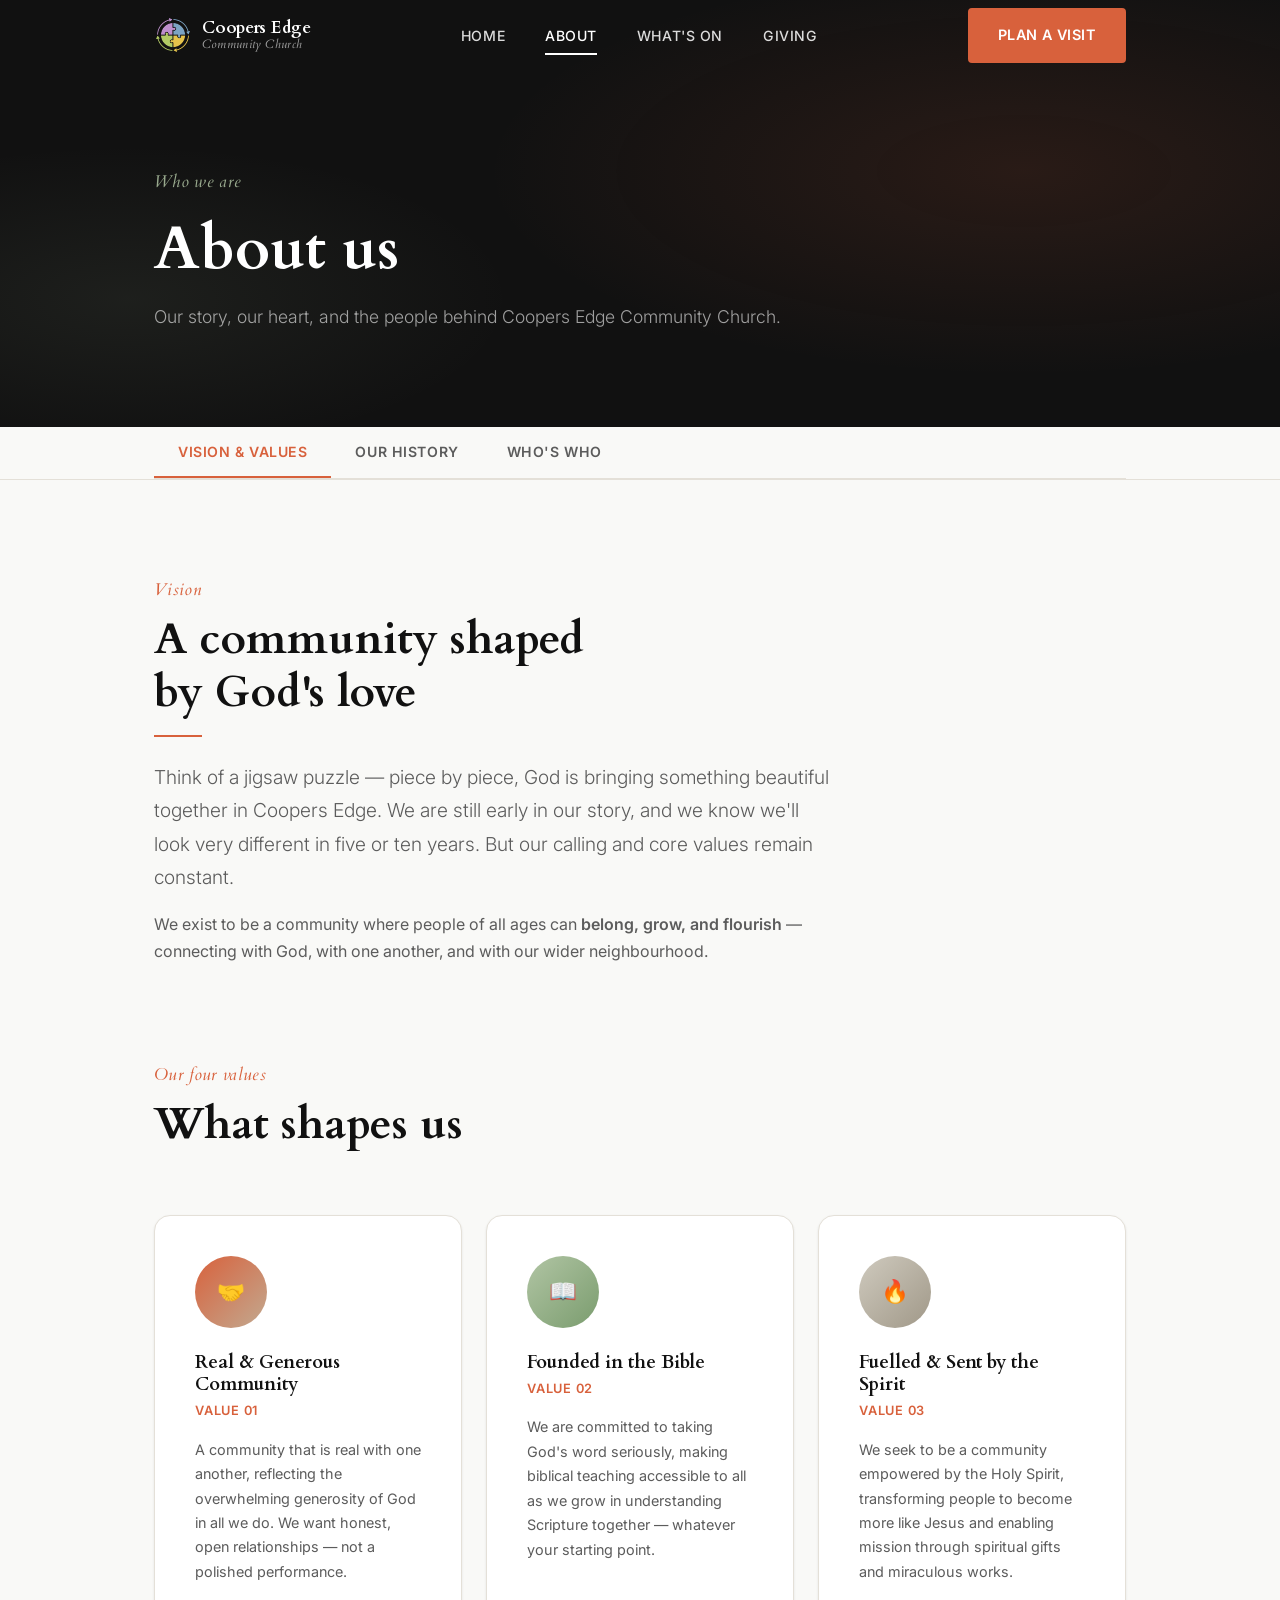
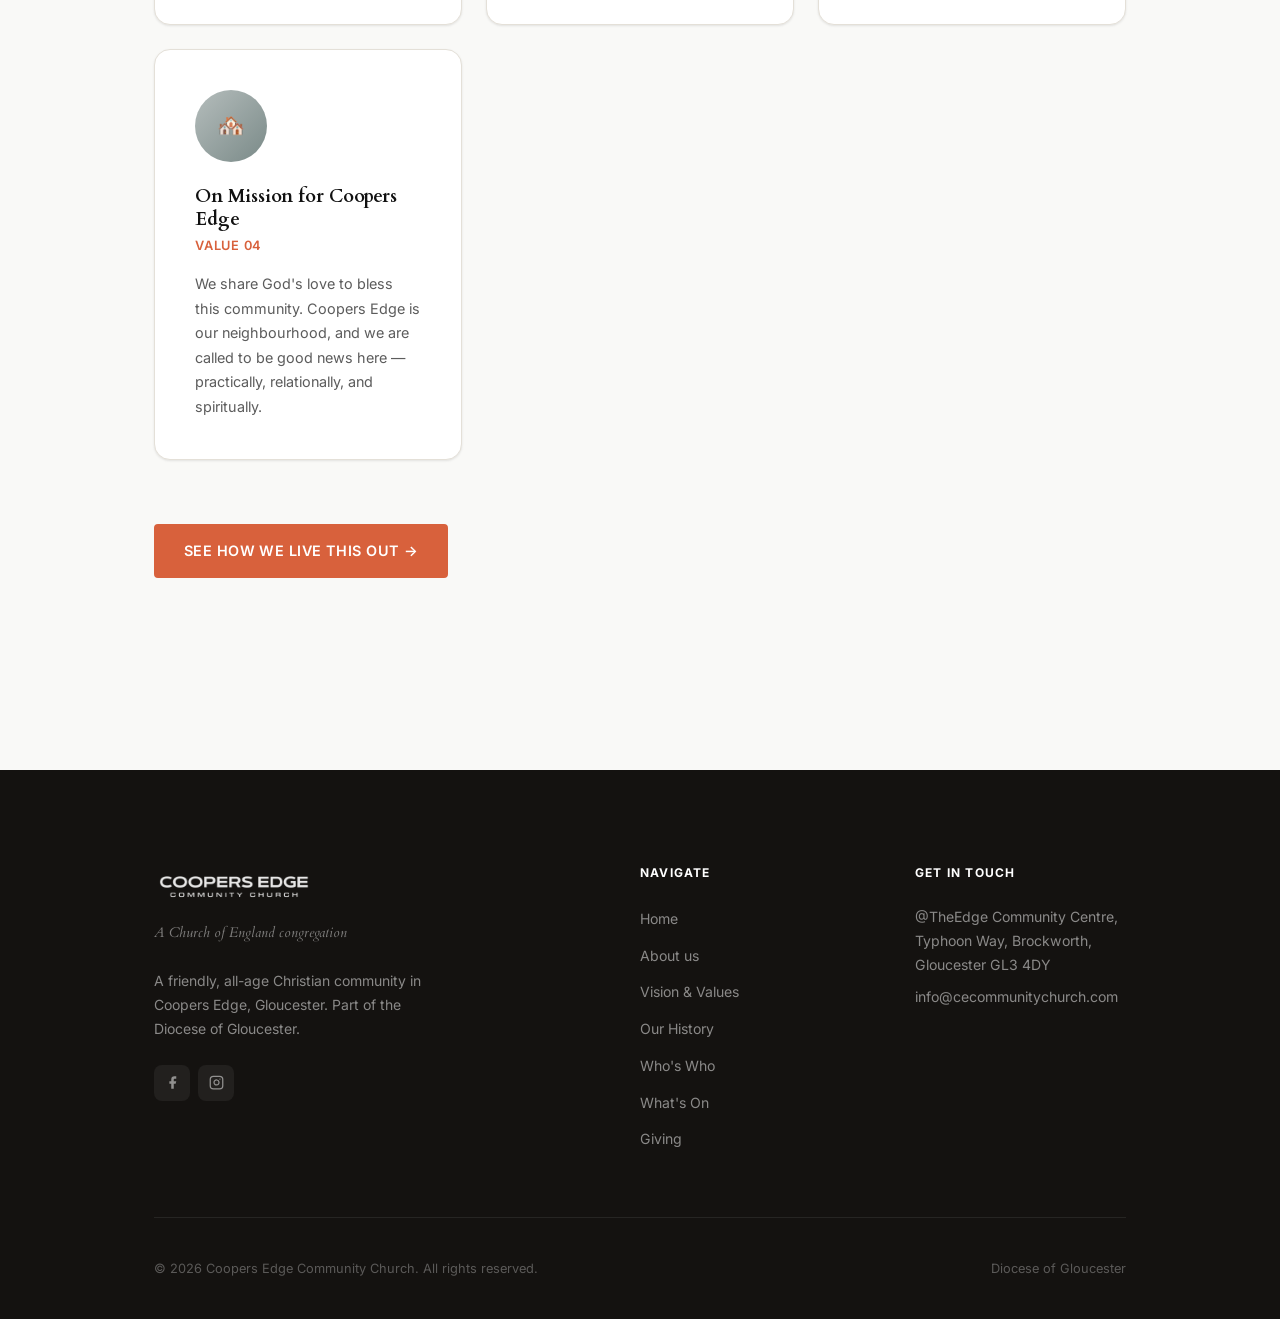
==== about.html @ b626d82a "Initial build of Coopers Edge Community Church website Static HTML/CSS/JS site with four main pages " ====
<!DOCTYPE html>
<!DOCTYPE html>
<html lang="en">
<head>
  <meta charset="UTF-8">
  <meta name="viewport" content="width=device-width, initial-scale=1.0">
  <title>About — Coopers Edge Community Church</title>
  <meta name="description" content="Learn about Coopers Edge Community Church — our vision, values, history, and the people who make us who we are.">
  <link rel="preconnect" href="https://fonts.googleapis.com">
  <link rel="preconnect" href="https://fonts.gstatic.com" crossorigin>
  <link href="https://fonts.googleapis.com/css2?family=Cardo:ital,wght@0,400;0,700;1,400&family=Inter:wght@300;400;500;600;700&display=swap" rel="stylesheet">
  <link rel="stylesheet" href="css/style.css">
</head>
<body>

  <a href="#main-content" class="skip-link">Skip to main content</a>

  <!-- ====================================================
       Navigation
  ===================================================== -->
  <header class="site-nav scrolled" role="banner">
    <div class="nav-inner">
      <a href="index.html" class="nav-logo" aria-label="Coopers Edge Community Church — home">
        <img src="images/emblem.webp" alt="" class="nav-logo-emblem" width="38" height="38" aria-hidden="true">
        <div class="nav-logo-text">
          <span class="nav-logo-name">Coopers Edge</span>
          <span class="nav-logo-sub">Community Church</span>
        </div>
      </a>

      <nav class="nav-links" aria-label="Primary navigation">
        <a href="index.html" class="nav-link">Home</a>
        <a href="about.html" class="nav-link">About</a>
        <a href="whats-on.html" class="nav-link">What's On</a>
        <a href="giving.html" class="nav-link">Giving</a>
      </nav>

      <a href="whats-on.html" class="btn btn-primary nav-cta">Plan a visit</a>

      <button
        class="nav-toggle"
        id="nav-toggle"
        aria-expanded="false"
        aria-controls="nav-mobile"
        aria-label="Open navigation menu"
      >
        <span></span>
        <span></span>
        <span></span>
      </button>
    </div>
  </header>

  <!-- Mobile menu -->
  <div class="nav-mobile" id="nav-mobile" role="dialog" aria-label="Mobile navigation">
    <a href="index.html">Home</a>
    <a href="about.html">About</a>
    <a href="whats-on.html">What's On</a>
    <a href="giving.html">Giving</a>
    <a href="whats-on.html">Plan a visit &rarr;</a>
  </div>

  <main id="main-content">

    <!-- ====================================================
         Page Hero
    ===================================================== -->
    <div class="page-hero">
      <div class="container">
        <div class="page-hero-content">
          <span class="eyebrow">Who we are</span>
          <h1>About us</h1>
          <p>Our story, our heart, and the people behind Coopers Edge Community Church.</p>
        </div>
      </div>
    </div>

    <!-- ====================================================
         Tabs Navigation
    ===================================================== -->
    <div style="background: var(--col-bg); position: sticky; top: var(--nav-h); z-index: 50; border-bottom: 1px solid var(--col-line);">
      <div class="container">
        <div class="tabs" role="tablist" aria-label="About sections">
          <button class="tab-btn active" data-tab="vision" role="tab" aria-selected="true" aria-controls="vision">Vision &amp; Values</button>
          <button class="tab-btn" data-tab="history" role="tab" aria-selected="false" aria-controls="history">Our History</button>
          <button class="tab-btn" data-tab="whos-who" role="tab" aria-selected="false" aria-controls="whos-who">Who's Who</button>
        </div>
      </div>
    </div>

    <div class="container">

      <!-- ====================================================
           Tab: Vision & Values
      ===================================================== -->
      <div class="tab-panel active" id="vision" role="tabpanel" aria-label="Vision and Values">

        <div class="intro-block reveal">
          <span class="eyebrow">Vision</span>
          <h2>A community shaped<br>by God's love</h2>
          <div class="rule"></div>
          <p class="lead mt-md">
            Think of a jigsaw puzzle — piece by piece, God is bringing something beautiful together
            in Coopers Edge. We are still early in our story, and we know we'll look very different
            in five or ten years. But our calling and core values remain constant.
          </p>
          <p class="mt-sm" style="color: var(--col-muted);">
            We exist to be a community where people of all ages can <strong>belong, grow, and flourish</strong> —
            connecting with God, with one another, and with our wider neighbourhood.
          </p>
        </div>

        <div style="margin-top: var(--space-2xl);">
          <span class="eyebrow reveal">Our four values</span>
          <h2 class="reveal reveal-delay-1">What shapes us</h2>
        </div>

        <div class="leaders-grid" style="margin-top: var(--space-xl);">

          <div class="leader-card reveal">
            <div class="leader-avatar" style="background: linear-gradient(135deg, #d8613c 0%, #c2a990 100%);">
              <span aria-hidden="true">🤝</span>
            </div>
            <h4>Real &amp; Generous Community</h4>
            <div class="leader-role">Value 01</div>
            <p>A community that is real with one another, reflecting the overwhelming generosity of God in all we do. We want honest, open relationships — not a polished performance.</p>
          </div>

          <div class="leader-card reveal reveal-delay-1">
            <div class="leader-avatar" style="background: linear-gradient(135deg, #b1c5a4 0%, #7a9c6e 100%);">
              <span aria-hidden="true">📖</span>
            </div>
            <h4>Founded in the Bible</h4>
            <div class="leader-role">Value 02</div>
            <p>We are committed to taking God's word seriously, making biblical teaching accessible to all as we grow in understanding Scripture together — whatever your starting point.</p>
          </div>

          <div class="leader-card reveal reveal-delay-2">
            <div class="leader-avatar" style="background: linear-gradient(135deg, #cfcabe 0%, #a09888 100%);">
              <span aria-hidden="true">🔥</span>
            </div>
            <h4>Fuelled &amp; Sent by the Spirit</h4>
            <div class="leader-role">Value 03</div>
            <p>We seek to be a community empowered by the Holy Spirit, transforming people to become more like Jesus and enabling mission through spiritual gifts and miraculous works.</p>
          </div>

          <div class="leader-card reveal reveal-delay-3">
            <div class="leader-avatar" style="background: linear-gradient(135deg, #b5bdbc 0%, #7a8a88 100%);">
              <span aria-hidden="true">🏘️</span>
            </div>
            <h4>On Mission for Coopers Edge</h4>
            <div class="leader-role">Value 04</div>
            <p>We share God's love to bless this community. Coopers Edge is our neighbourhood, and we are called to be good news here — practically, relationally, and spiritually.</p>
          </div>

        </div>

        <div class="mt-xl reveal" style="padding-bottom: var(--space-2xl);">
          <a href="whats-on.html" class="btn btn-primary">See how we live this out &rarr;</a>
        </div>

      </div>

      <!-- ====================================================
           Tab: History
      ===================================================== -->
      <div class="tab-panel" id="history" role="tabpanel" aria-label="Church History" hidden>

        <div class="reveal" style="margin-bottom: var(--space-2xl);">
          <img
            src="images/leadership-banner.webp"
            alt="The Coopers Edge Community Church family gathered together"
            style="display: block; width: 100%; max-width: 1024px; height: auto; margin-inline: auto; border-radius: var(--radius-lg); box-shadow: var(--shadow-md);"
            width="1024"
            height="406"
            loading="lazy"
          >
        </div>

        <div class="intro-block reveal" style="margin-bottom: var(--space-2xl);">
          <span class="eyebrow">Our story</span>
          <h2>How we came to be</h2>
          <div class="rule"></div>
          <p class="lead mt-md">
            Coopers Edge Community Church is young — but the vision behind it has been growing for over a decade.
            Here's how God has brought us to where we are today.
          </p>
        </div>

        <div class="timeline reveal">

          <div class="timeline-item">
            <div class="timeline-dot"></div>
            <div class="timeline-date">Over a decade ago</div>
            <h3>A vision takes root</h3>
            <p>The Diocese of Gloucester began envisioning a new Christian community for Coopers Edge — a rapidly growing housing estate in Brockworth, Gloucester. The neighbourhood was expanding, and the Church recognised the need for a local, rooted presence.</p>
          </div>

          <div class="timeline-item">
            <div class="timeline-dot"></div>
            <div class="timeline-date">2018</div>
            <h3>Simon &amp; Jennifer move to Gloucestershire</h3>
            <p>Simon and Jennifer, called to pioneer this new community, relocated to Gloucestershire with their young family. Simon began his ordination training as a Curate, and Jennifer began her own pathway toward becoming a vicar — both preparing for what lay ahead.</p>
          </div>

          <div class="timeline-item">
            <div class="timeline-dot"></div>
            <div class="timeline-date">Late 2023</div>
            <h3>A community begins to gather</h3>
            <p>A small, excited group began to form around the vision for Coopers Edge. These early pioneers spent time together in prayer, fellowship, and building relationships in the neighbourhood — laying the spiritual and relational foundations for what was to come.</p>
          </div>

          <div class="timeline-item">
            <div class="timeline-dot"></div>
            <div class="timeline-date">April 2024</div>
            <h3>Official launch</h3>
            <p>Coopers Edge Community Church officially launched — a milestone moment for Simon, Jennifer, and everyone who had been working and praying toward this day. A new congregation, rooted in a new community, began its life together.</p>
          </div>

          <div class="timeline-item">
            <div class="timeline-dot" style="background: var(--col-sage); box-shadow: 0 0 0 2px var(--col-sage);"></div>
            <div class="timeline-date" style="color: #4a7040;">Today &amp; beyond</div>
            <h3>Growing together</h3>
            <p>We are a young, growing congregation — still finding our shape, still welcoming new people, and still expectant about what God will do in and through us in Coopers Edge over the coming years. If you're reading this, you might be part of the next chapter.</p>
          </div>

        </div>

        <div class="mt-xl reveal" style="padding-bottom: var(--space-2xl);">
          <a href="mailto:info@cecommunitychurch.com" class="btn btn-primary">Get in touch &rarr;</a>
        </div>

      </div>

      <!-- ====================================================
           Tab: Who's Who
      ===================================================== -->
      <div class="tab-panel" id="whos-who" role="tabpanel" aria-label="Who's Who — Leadership" hidden>

        <div class="intro-block reveal" style="margin-bottom: var(--space-2xl);">
          <span class="eyebrow">The team</span>
          <h2>Who's who</h2>
          <div class="rule"></div>
          <p class="lead mt-md">
            We are led by a small, passionate team of people committed to Coopers Edge and its community.
            We'd love for you to come and meet us.
          </p>
        </div>

        <div style="margin-bottom: var(--space-xl);">
          <h3 class="reveal" style="margin-bottom: var(--space-md);">Leadership Team</h3>
          <div class="leaders-grid">

            <div class="leader-card reveal">
              <div class="leader-avatar">
                <img src="images/leadership-banner.webp" alt="Simon" loading="lazy" style="object-position: 25% 25%;">
              </div>
              <h4>Simon</h4>
              <div class="leader-role">Church Leader &amp; Curate</div>
              <p>Simon is an ordained Church of England Curate and one of the founding leaders of Coopers Edge Community Church. He and his wife Jennifer relocated to Gloucestershire in 2018 with their young family to begin laying the groundwork for this congregation.</p>
            </div>

            <div class="leader-card reveal reveal-delay-1">
              <div class="leader-avatar">
                <img src="images/leadership-banner.webp" alt="Jennifer" loading="lazy" style="object-position: 72% 50%;">
              </div>
              <h4>Jennifer</h4>
              <div class="leader-role">Church Leader &amp; Vicar in Training</div>
              <p>Jennifer co-leads the church alongside Simon and is currently training to become a vicar. Together they share a deep love for Coopers Edge and a vision for what God is doing in this community.</p>
            </div>

            <div class="leader-card reveal reveal-delay-2">
              <div class="leader-avatar">
                <img src="images/chris-jess-neale.jpeg" alt="Chris and Jess Neale" loading="lazy">
              </div>
              <h4>Chris &amp; Jess Neale</h4>
              <div class="leader-role">Lay Leaders</div>
              <p>Chris and Jess lead our Connect Sunday gatherings, helping to create welcoming, smaller-group environments in homes across Coopers Edge. They moved from East London with their two teenage sons.</p>
            </div>

          </div>
        </div>

        <div style="margin-bottom: var(--space-xl);">
          <h3 class="reveal" style="margin-bottom: var(--space-md);">Safeguarding Team</h3>
          <div class="leaders-grid">

            <div class="leader-card reveal">
              <div class="leader-avatar">
                <img src="images/ben-fudge.jpeg" alt="Ben Fudge" loading="lazy">
              </div>
              <h4>Ben Fudge</h4>
              <div class="leader-role">Parish Safeguarding Officer</div>
              <p>Ben serves as our Parish Safeguarding Officer, ensuring Coopers Edge Community Church is a safe and welcoming environment for everyone — children, young people, and adults alike.</p>
            </div>

          </div>
        </div>

        <div style="margin-bottom: var(--space-xl);">
          <h3 class="reveal" style="margin-bottom: var(--space-md);">Coopers Kids Team</h3>
          <div class="leaders-grid">

            <div class="leader-card reveal">
              <div class="leader-avatar" style="background: linear-gradient(135deg, #d8613c 0%, #c2a990 100%);">SW</div>
              <h4>Sarah Wallace</h4>
              <div class="leader-role">Coopers Kids — Younger Group</div>
              <p>Sarah leads the core team for our younger children in Coopers Kids, creating a vibrant, fun, and faith-filled environment for the little ones each Sunday.</p>
            </div>

            <div class="leader-card reveal reveal-delay-1">
              <div class="leader-avatar" style="background: linear-gradient(135deg, #b1c5a4 0%, #7a9c6e 100%);">SF</div>
              <h4>Sarah Fudge</h4>
              <div class="leader-role">Coopers Kids — Younger Group</div>
              <p>Sarah co-leads the younger children's group in Coopers Kids, bringing warmth, creativity, and a love for children to her role each week.</p>
            </div>

            <div class="leader-card reveal reveal-delay-2">
              <div class="leader-avatar" style="background: linear-gradient(135deg, #cfcabe 0%, #a09888 100%);">JN</div>
              <h4>Jess Neale</h4>
              <div class="leader-role">Coopers Kids — Older Group</div>
              <p>Jess leads the team for our older children in Coopers Kids, helping them explore faith, ask big questions, and grow in confidence and community.</p>
            </div>

            <div class="leader-card reveal reveal-delay-3">
              <div class="leader-avatar" style="background: linear-gradient(135deg, #b5bdbc 0%, #7a8a88 100%);">JM</div>
              <h4>Jordan Murrison</h4>
              <div class="leader-role">Coopers Kids — Older Group</div>
              <p>Jordan co-leads the older children's group, contributing energy, creativity, and pastoral care to the young people in our community.</p>
            </div>

          </div>
        </div>

      </div>

    </div>
  </main>

  <!-- ====================================================
       Footer
  ===================================================== -->
  <footer class="site-footer" role="contentinfo">
    <div class="container">
      <div class="footer-grid">
        <div>
          <img src="images/logo-wide.png" alt="Coopers Edge Community Church" class="footer-logo-img" width="192" height="48">
          <div class="footer-brand-sub">A Church of England congregation</div>
          <p class="footer-brand-desc">
            A friendly, all-age Christian community in Coopers Edge, Gloucester.
            Part of the Diocese of Gloucester.
          </p>
          <div class="footer-social mt-md">
            <a href="https://www.facebook.com/people/Coopers-Edge-Community-Church/61555806122654/" target="_blank" rel="noopener noreferrer" class="footer-social-btn" aria-label="Facebook">
              <svg width="15" height="15" viewBox="0 0 24 24" fill="currentColor"><path d="M18 2h-3a5 5 0 0 0-5 5v3H7v4h3v8h4v-8h3l1-4h-4V7a1 1 0 0 1 1-1h3z"/></svg>
            </a>
            <a href="https://www.instagram.com/coopers_edge_community_church/" target="_blank" rel="noopener noreferrer" class="footer-social-btn" aria-label="Instagram">
              <svg width="15" height="15" viewBox="0 0 24 24" fill="none" stroke="currentColor" stroke-width="2" stroke-linecap="round" stroke-linejoin="round"><rect x="2" y="2" width="20" height="20" rx="5" ry="5"/><path d="M16 11.37A4 4 0 1 1 12.63 8 4 4 0 0 1 16 11.37z"/><line x1="17.5" y1="6.5" x2="17.51" y2="6.5"/></svg>
            </a>
          </div>
        </div>

        <div class="footer-col">
          <h5>Navigate</h5>
          <ul>
            <li><a href="index.html">Home</a></li>
            <li><a href="about.html">About us</a></li>
            <li><a href="about.html#vision">Vision &amp; Values</a></li>
            <li><a href="about.html#history">Our History</a></li>
            <li><a href="about.html#whos-who">Who's Who</a></li>
            <li><a href="whats-on.html">What's On</a></li>
            <li><a href="giving.html">Giving</a></li>
          </ul>
        </div>

        <div class="footer-col">
          <h5>Get in touch</h5>
          <p>@TheEdge Community Centre, Typhoon Way, Brockworth, Gloucester GL3 4DY</p>
          <a href="mailto:info@cecommunitychurch.com">info@cecommunitychurch.com</a>
        </div>
      </div>

      <div class="footer-bottom">
        <p>&copy; <span id="footer-year"></span> Coopers Edge Community Church. All rights reserved.</p>
        <a href="https://www.gloucester.anglican.org/" target="_blank" rel="noopener noreferrer">Diocese of Gloucester</a>
      </div>
    </div>
  </footer>

  <script src="js/main.js"></script>
  <script>
    document.getElementById('footer-year').textContent = new Date().getFullYear();
  </script>
</body>
</html>
---- css/style.css ----
/* ============================================================
   COOPERS EDGE COMMUNITY CHURCH — STYLESHEET
   Design system: warm editorial, organic serif meets clean sans
   ============================================================ */

/* ---- Design Tokens --------------------------------------- */
:root {
  /* Brand palette */
  --col-bg:        #f9f9f7;
  --col-text:      #111111;
  --col-taupe:     #cfcabe;
  --col-tan:       #c2a990;
  --col-rust:      #d8613c;
  --col-rust-dark: #b84e2c;
  --col-sage:      #b1c5a4;
  --col-gray:      #b5bdbc;
  --col-white:     #ffffff;
  --col-card:      #ffffff;
  --col-muted:     #5c5c5c;
  --col-line:      #e4e0d8;

  /* Typography */
  --font-serif: 'Cardo', Georgia, serif;
  --font-sans:  'Inter', system-ui, sans-serif;

  /* Spacing scale */
  --space-xs:  0.5rem;
  --space-sm:  1rem;
  --space-md:  1.5rem;
  --space-lg:  2.5rem;
  --space-xl:  4rem;
  --space-2xl: 6rem;
  --space-3xl: 8rem;

  /* Layout */
  --max-w:   1100px;
  --nav-h:   72px;
  --radius:  8px;
  --radius-lg: 16px;

  /* Shadows */
  --shadow-sm: 0 1px 3px rgba(0,0,0,0.06), 0 1px 2px rgba(0,0,0,0.04);
  --shadow-md: 0 4px 16px rgba(0,0,0,0.08), 0 1px 4px rgba(0,0,0,0.04);
  --shadow-lg: 0 8px 32px rgba(0,0,0,0.10), 0 2px 8px rgba(0,0,0,0.05);

  /* Transitions */
  --ease: cubic-bezier(0.25, 0.46, 0.45, 0.94);
  --ease-out: cubic-bezier(0.0, 0.0, 0.2, 1);
  --dur-fast: 150ms;
  --dur-med:  300ms;
  --dur-slow: 500ms;
}

/* ---- Reset & Base --------------------------------------- */
*, *::before, *::after {
  box-sizing: border-box;
  margin: 0;
  padding: 0;
}

html {
  scroll-behavior: smooth;
  font-size: 16px;
  -webkit-text-size-adjust: 100%;
}

body {
  font-family: var(--font-sans);
  font-weight: 400;
  font-size: 1rem;
  line-height: 1.7;
  color: var(--col-text);
  background-color: var(--col-bg);
  overflow-x: hidden;
}

img, svg {
  display: block;
  max-width: 100%;
}

a {
  color: inherit;
  text-decoration: none;
}

ul, ol {
  list-style: none;
}

button {
  cursor: pointer;
  border: none;
  background: none;
  font-family: inherit;
}

/* ---- Skip Link --------------------------------------- */
.skip-link {
  position: absolute;
  top: -100%;
  left: var(--space-sm);
  background: var(--col-rust);
  color: var(--col-white);
  padding: var(--space-xs) var(--space-sm);
  border-radius: var(--radius);
  font-size: 0.875rem;
  font-weight: 600;
  z-index: 9999;
  transition: top var(--dur-fast);
}

.skip-link:focus {
  top: var(--space-sm);
}

/* ---- Typography ---------------------------------------- */
h1, h2, h3, h4, h5 {
  font-family: var(--font-serif);
  font-weight: 700;
  line-height: 1.2;
  color: var(--col-text);
}

h1 { font-size: clamp(2.2rem, 5vw, 3.8rem); }
h2 { font-size: clamp(1.75rem, 3.5vw, 2.75rem); }
h3 { font-size: clamp(1.25rem, 2.5vw, 1.75rem); }
h4 { font-size: 1.2rem; }

.eyebrow {
  font-family: var(--font-serif);
  font-style: italic;
  font-size: 1.05rem;
  color: var(--col-rust);
  letter-spacing: 0.02em;
  display: block;
  margin-bottom: 0.5rem;
}

.lead {
  font-size: clamp(1.05rem, 2vw, 1.2rem);
  font-weight: 300;
  color: var(--col-muted);
  max-width: 60ch;
  line-height: 1.75;
}

p {
  max-width: 70ch;
}

strong {
  font-weight: 600;
}

/* ---- Layout Utilities ---------------------------------- */
.container {
  width: 100%;
  max-width: var(--max-w);
  margin-inline: auto;
  padding-inline: var(--space-md);
}

@media (min-width: 768px) {
  .container {
    padding-inline: var(--space-xl);
  }
}

.section {
  padding-block: var(--space-xl);
}

@media (min-width: 768px) {
  .section {
    padding-block: var(--space-2xl);
  }
}

.section-header {
  margin-bottom: var(--space-xl);
}

.section-header p {
  margin-top: var(--space-sm);
  color: var(--col-muted);
}

/* ---- Decorative Rule ----------------------------------- */
.rule {
  width: 48px;
  height: 2px;
  background: var(--col-rust);
  margin-block: var(--space-sm);
}

/* ---- Buttons ------------------------------------------- */
.btn {
  display: inline-flex;
  align-items: center;
  gap: 0.5rem;
  padding: 0.8rem 1.75rem;
  border-radius: 4px;
  font-family: var(--font-sans);
  font-size: 0.9rem;
  font-weight: 600;
  letter-spacing: 0.03em;
  text-transform: uppercase;
  transition: all var(--dur-med) var(--ease);
  cursor: pointer;
  text-decoration: none;
}

.btn-primary {
  background: var(--col-rust);
  color: var(--col-white);
  border: 2px solid var(--col-rust);
}

.btn-primary:hover,
.btn-primary:focus-visible {
  background: var(--col-rust-dark);
  border-color: var(--col-rust-dark);
  transform: translateY(-1px);
  box-shadow: var(--shadow-md);
}

.btn-secondary {
  background: transparent;
  color: var(--col-rust);
  border: 2px solid var(--col-rust);
}

.btn-secondary:hover,
.btn-secondary:focus-visible {
  background: var(--col-rust);
  color: var(--col-white);
  transform: translateY(-1px);
  box-shadow: var(--shadow-md);
}

.btn-outline-light {
  background: transparent;
  color: var(--col-white);
  border: 2px solid rgba(255,255,255,0.6);
}

.btn-outline-light:hover,
.btn-outline-light:focus-visible {
  background: rgba(255,255,255,0.15);
  border-color: var(--col-white);
}

/* ---- Cards --------------------------------------------- */
.card {
  background: var(--col-card);
  border: 1px solid var(--col-line);
  border-radius: var(--radius-lg);
  padding: var(--space-lg);
  box-shadow: var(--shadow-sm);
  transition: box-shadow var(--dur-med) var(--ease),
              transform var(--dur-med) var(--ease);
}

.card:hover {
  box-shadow: var(--shadow-md);
  transform: translateY(-2px);
}

/* ---- Navigation ---------------------------------------- */
.site-nav {
  position: fixed;
  top: 0;
  left: 0;
  right: 0;
  z-index: 100;
  height: var(--nav-h);
  display: flex;
  align-items: center;
  transition: background var(--dur-med) var(--ease),
              border-color var(--dur-med) var(--ease),
              box-shadow var(--dur-med) var(--ease);
  border-bottom: 1px solid transparent;
}

.site-nav.scrolled {
  background: rgba(249, 249, 247, 0.96);
  border-bottom-color: var(--col-line);
  box-shadow: var(--shadow-sm);
  backdrop-filter: blur(12px);
  -webkit-backdrop-filter: blur(12px);
}

.nav-inner {
  width: 100%;
  max-width: var(--max-w);
  margin-inline: auto;
  padding-inline: var(--space-md);
  display: flex;
  align-items: center;
  justify-content: space-between;
  gap: var(--space-lg);
}

@media (min-width: 768px) {
  .nav-inner {
    padding-inline: var(--space-xl);
  }
}

/* Logo */
.nav-logo {
  display: flex;
  flex-direction: row;
  align-items: center;
  gap: 0.65rem;
  line-height: 1.1;
  text-decoration: none;
}

.nav-logo-emblem {
  width: 38px;
  height: 38px;
  flex-shrink: 0;
  border-radius: 50%;
  object-fit: contain;
}

.nav-logo-text {
  display: flex;
  flex-direction: column;
}

.nav-logo-name {
  font-family: var(--font-serif);
  font-weight: 700;
  font-size: 1.05rem;
  color: var(--col-text);
  letter-spacing: -0.01em;
  transition: color var(--dur-med) var(--ease);
}

.nav-logo-sub {
  font-family: var(--font-serif);
  font-style: italic;
  font-size: 0.78rem;
  color: var(--col-muted);
  letter-spacing: 0.03em;
  transition: color var(--dur-med) var(--ease);
}

/* Desktop links */
.nav-links {
  display: none;
  align-items: center;
  gap: var(--space-sm);
}

@media (min-width: 768px) {
  .nav-links {
    display: flex;
  }
}

.nav-link {
  font-size: 0.88rem;
  font-weight: 500;
  letter-spacing: 0.04em;
  text-transform: uppercase;
  color: var(--col-text);
  padding: 0.35rem 0.75rem;
  border-radius: 4px;
  transition: color var(--dur-fast), background var(--dur-fast);
  position: relative;
}

.nav-link::after {
  content: '';
  position: absolute;
  bottom: -2px;
  left: 0.75rem;
  right: 0.75rem;
  height: 2px;
  background: var(--col-rust);
  transform: scaleX(0);
  transition: transform var(--dur-med) var(--ease);
  transform-origin: left;
}

.nav-link:hover,
.nav-link.active {
  color: var(--col-rust);
}

.nav-link:hover::after,
.nav-link.active::after {
  transform: scaleX(1);
}

/* ---- Nav: unscrolled state (white text on dark hero) --- */
.site-nav:not(.scrolled) .nav-logo-name {
  color: var(--col-white);
}

.site-nav:not(.scrolled) .nav-logo-sub {
  color: rgba(255, 255, 255, 0.6);
}

.site-nav:not(.scrolled) .nav-link {
  color: rgba(255, 255, 255, 0.85);
}

.site-nav:not(.scrolled) .nav-link:hover,
.site-nav:not(.scrolled) .nav-link.active {
  color: var(--col-white);
}

.site-nav:not(.scrolled) .nav-link::after {
  background: var(--col-white);
}

.site-nav:not(.scrolled) .nav-toggle span {
  background: var(--col-white);
}

.nav-cta {
  display: none;
}

@media (min-width: 900px) {
  .nav-cta {
    display: inline-flex;
  }
}

/* Hamburger */
.nav-toggle {
  display: flex;
  flex-direction: column;
  justify-content: center;
  align-items: center;
  width: 44px;
  height: 44px;
  gap: 5px;
  padding: 0;
  border-radius: var(--radius);
  transition: background var(--dur-fast);
}

.nav-toggle:hover {
  background: rgba(0,0,0,0.05);
}

@media (min-width: 768px) {
  .nav-toggle {
    display: none;
  }
}

.nav-toggle span {
  display: block;
  width: 22px;
  height: 2px;
  background: var(--col-text);
  border-radius: 2px;
  transition: transform var(--dur-med) var(--ease),
              opacity var(--dur-fast),
              background var(--dur-med) var(--ease);
}

.nav-toggle[aria-expanded="true"] span:nth-child(1) {
  transform: translateY(7px) rotate(45deg);
}

.nav-toggle[aria-expanded="true"] span:nth-child(2) {
  opacity: 0;
}

.nav-toggle[aria-expanded="true"] span:nth-child(3) {
  transform: translateY(-7px) rotate(-45deg);
}

/* Mobile menu */
.nav-mobile {
  display: none;
  position: fixed;
  top: var(--nav-h);
  left: 0;
  right: 0;
  background: var(--col-bg);
  border-bottom: 1px solid var(--col-line);
  box-shadow: var(--shadow-md);
  z-index: 99;
  padding: var(--space-md) var(--space-md) var(--space-lg);
  animation: slideDown var(--dur-med) var(--ease) both;
}

.nav-mobile.open {
  display: block;
}

@keyframes slideDown {
  from { opacity: 0; transform: translateY(-8px); }
  to   { opacity: 1; transform: translateY(0); }
}

.nav-mobile a {
  display: block;
  padding: 0.85rem 0;
  font-size: 1.1rem;
  font-family: var(--font-serif);
  font-weight: 700;
  color: var(--col-text);
  border-bottom: 1px solid var(--col-line);
  transition: color var(--dur-fast);
}

.nav-mobile a:last-child {
  border-bottom: none;
  margin-top: var(--space-sm);
  color: var(--col-rust);
}

.nav-mobile a:hover {
  color: var(--col-rust);
}

/* ---- Hero ---------------------------------------------- */
.hero {
  position: relative;
  min-height: 100svh;
  display: flex;
  align-items: center;
  justify-content: center;
  overflow: hidden;
  background: var(--col-text);
  padding-block: calc(var(--nav-h) + var(--space-xl)) var(--space-3xl);
}

.hero-bg {
  position: absolute;
  inset: 0;
  background:
    radial-gradient(ellipse 80% 60% at 30% 50%, rgba(216, 97, 60, 0.18) 0%, transparent 70%),
    radial-gradient(ellipse 60% 80% at 70% 30%, rgba(177, 197, 164, 0.12) 0%, transparent 60%),
    linear-gradient(160deg, #1a1714 0%, #111111 50%, #1c1810 100%);
  z-index: 0;
}

/* Grain overlay */
.hero-bg::after {
  content: '';
  position: absolute;
  inset: 0;
  background-image: url("data:image/svg+xml,%3Csvg viewBox='0 0 256 256' xmlns='http://www.w3.org/2000/svg'%3E%3Cfilter id='noise'%3E%3CfeTurbulence type='fractalNoise' baseFrequency='0.9' numOctaves='4' stitchTiles='stitch'/%3E%3C/filter%3E%3Crect width='100%25' height='100%25' filter='url(%23noise)' opacity='0.04'/%3E%3C/svg%3E");
  opacity: 0.4;
  z-index: 1;
}

.hero-content {
  position: relative;
  z-index: 2;
  text-align: center;
  max-width: 820px;
  padding-inline: var(--space-md);
}

.hero-eyebrow {
  font-family: var(--font-serif);
  font-style: italic;
  font-size: 1.05rem;
  color: rgba(177, 197, 164, 0.85);
  letter-spacing: 0.06em;
  margin-bottom: var(--space-md);
  opacity: 0;
  animation: fadeUp 0.8s var(--ease-out) 0.2s both;
}

.hero h1 {
  font-family: var(--font-serif);
  font-size: clamp(2.8rem, 7vw, 5.5rem);
  font-weight: 700;
  line-height: 1.1;
  color: var(--col-white);
  letter-spacing: -0.02em;
  margin-bottom: var(--space-lg);
  opacity: 0;
  animation: fadeUp 0.8s var(--ease-out) 0.4s both;
}

.hero h1 em {
  font-style: italic;
  color: var(--col-tan);
}

.hero-sub {
  font-size: clamp(1rem, 2vw, 1.2rem);
  color: rgba(255,255,255,0.65);
  font-weight: 300;
  margin-bottom: var(--space-xl);
  line-height: 1.75;
  max-width: 54ch;
  margin-inline: auto;
  opacity: 0;
  animation: fadeUp 0.8s var(--ease-out) 0.6s both;
}

.hero-ctas {
  display: flex;
  gap: var(--space-sm);
  justify-content: center;
  flex-wrap: wrap;
  opacity: 0;
  animation: fadeUp 0.8s var(--ease-out) 0.8s both;
}

.hero-scroll {
  position: absolute;
  bottom: var(--space-xl);
  left: 50%;
  transform: translateX(-50%);
  z-index: 2;
  display: flex;
  flex-direction: column;
  align-items: center;
  gap: 0.4rem;
  color: rgba(255,255,255,0.4);
  font-size: 0.75rem;
  letter-spacing: 0.1em;
  text-transform: uppercase;
  animation: fadeIn 1s var(--ease-out) 1.5s both;
}

.hero-scroll-line {
  width: 1px;
  height: 36px;
  background: rgba(255,255,255,0.2);
  animation: scrollPulse 2s ease-in-out infinite;
}

@keyframes scrollPulse {
  0%, 100% { opacity: 0.3; height: 36px; }
  50%       { opacity: 0.8; height: 48px; }
}

@keyframes fadeUp {
  from { opacity: 0; transform: translateY(24px); }
  to   { opacity: 1; transform: translateY(0); }
}

@keyframes fadeIn {
  from { opacity: 0; }
  to   { opacity: 1; }
}

/* ---- Service Banner ------------------------------------- */
.service-banner {
  background: var(--col-rust);
  color: var(--col-white);
  padding: var(--space-lg) 0;
}

.service-banner-inner {
  display: flex;
  flex-wrap: wrap;
  align-items: center;
  justify-content: center;
  gap: var(--space-sm) var(--space-lg);
  text-align: center;
}

.service-banner-item {
  display: flex;
  align-items: center;
  gap: 0.6rem;
  font-size: 0.95rem;
  font-weight: 500;
}

.service-banner-divider {
  width: 1px;
  height: 24px;
  background: rgba(255,255,255,0.4);
}

@media (max-width: 600px) {
  .service-banner-divider {
    display: none;
  }
}

/* ---- Welcome Section ----------------------------------- */
.welcome {
  padding-block: var(--space-2xl);
}

.welcome-grid {
  display: grid;
  gap: var(--space-xl);
  align-items: center;
}

@media (min-width: 768px) {
  .welcome-grid {
    grid-template-columns: 1fr 1fr;
    gap: var(--space-3xl);
  }
}

.welcome-text h2 {
  margin-bottom: var(--space-md);
}

.welcome-text p {
  color: var(--col-muted);
  margin-top: var(--space-sm);
}

.welcome-card {
  background: var(--col-card);
  border: 1px solid var(--col-line);
  border-radius: var(--radius-lg);
  padding: var(--space-xl) var(--space-lg);
  box-shadow: var(--shadow-sm);
  position: relative;
  overflow: hidden;
}

.welcome-card::before {
  content: '';
  position: absolute;
  top: 0;
  left: 0;
  right: 0;
  height: 4px;
  background: linear-gradient(90deg, var(--col-rust) 0%, var(--col-tan) 100%);
}

.service-time {
  font-family: var(--font-serif);
  font-size: 2.2rem;
  font-weight: 700;
  color: var(--col-rust);
  line-height: 1.1;
  margin-bottom: var(--space-xs);
}

.service-details {
  color: var(--col-muted);
  font-size: 0.95rem;
  margin-bottom: var(--space-md);
}

.service-formats {
  border-top: 1px solid var(--col-line);
  padding-top: var(--space-md);
  display: flex;
  flex-direction: column;
  gap: var(--space-sm);
}

.service-format-item {
  display: flex;
  gap: var(--space-sm);
  align-items: flex-start;
}

.service-format-badge {
  flex-shrink: 0;
  display: inline-block;
  padding: 0.2rem 0.6rem;
  background: rgba(216, 97, 60, 0.1);
  color: var(--col-rust);
  border-radius: 100px;
  font-size: 0.78rem;
  font-weight: 600;
  letter-spacing: 0.02em;
  white-space: nowrap;
  margin-top: 2px;
}

.service-format-badge.green {
  background: rgba(177, 197, 164, 0.2);
  color: #4a7040;
}

.service-format-text {
  font-size: 0.92rem;
  color: var(--col-muted);
}

/* ---- Events Preview ------------------------------------ */
.events-preview {
  background: #f4f1ec;
  padding-block: var(--space-2xl);
  position: relative;
}

.events-grid {
  display: grid;
  gap: var(--space-md);
  grid-template-columns: 1fr;
}

@media (min-width: 640px) {
  .events-grid {
    grid-template-columns: 1fr 1fr;
  }
}

@media (min-width: 1024px) {
  .events-grid {
    grid-template-columns: repeat(4, 1fr);
  }
}

.event-card {
  background: var(--col-white);
  border: 1px solid var(--col-line);
  border-radius: var(--radius-lg);
  padding: var(--space-lg);
  box-shadow: var(--shadow-sm);
  transition: box-shadow var(--dur-med) var(--ease), transform var(--dur-med) var(--ease);
  display: flex;
  flex-direction: column;
}

.event-card:hover {
  box-shadow: var(--shadow-md);
  transform: translateY(-3px);
}

.event-icon {
  width: 48px;
  height: 48px;
  border-radius: 12px;
  display: flex;
  align-items: center;
  justify-content: center;
  font-size: 1.5rem;
  margin-bottom: var(--space-md);
  background: rgba(216, 97, 60, 0.1);
}

.event-icon.sage {
  background: rgba(177, 197, 164, 0.2);
}

.event-icon.tan {
  background: rgba(194, 169, 144, 0.2);
}

.event-icon.taupe {
  background: rgba(207, 202, 190, 0.3);
}

.event-card h4 {
  font-family: var(--font-serif);
  margin-bottom: 0.4rem;
}

.event-card p {
  font-size: 0.9rem;
  color: var(--col-muted);
  flex: 1;
}

.event-when {
  font-size: 0.8rem;
  font-weight: 600;
  color: var(--col-rust);
  letter-spacing: 0.04em;
  text-transform: uppercase;
  margin-top: var(--space-md);
}

.events-footer {
  text-align: center;
  margin-top: var(--space-xl);
}

/* ---- Values Strip -------------------------------------- */
.values {
  padding-block: var(--space-2xl);
  background: var(--col-text);
  color: var(--col-white);
}

.values .eyebrow {
  color: var(--col-sage);
}

.values h2 {
  color: var(--col-white);
}

.values-grid {
  display: grid;
  gap: var(--space-md);
  margin-top: var(--space-xl);
}

@media (min-width: 640px) {
  .values-grid {
    grid-template-columns: 1fr 1fr;
  }
}

@media (min-width: 1024px) {
  .values-grid {
    grid-template-columns: repeat(4, 1fr);
  }
}

.value-card {
  border: 1px solid rgba(255,255,255,0.1);
  border-radius: var(--radius-lg);
  padding: var(--space-lg);
  background: rgba(255,255,255,0.04);
  transition: background var(--dur-med) var(--ease), border-color var(--dur-med) var(--ease);
}

.value-card:hover {
  background: rgba(255,255,255,0.08);
  border-color: rgba(255,255,255,0.2);
}

.value-number {
  font-family: var(--font-serif);
  font-size: 3rem;
  font-weight: 700;
  color: rgba(255,255,255,0.08);
  line-height: 1;
  margin-bottom: var(--space-sm);
}

.value-card h3 {
  color: var(--col-white);
  font-size: 1.15rem;
  margin-bottom: var(--space-xs);
}

.value-card p {
  font-size: 0.9rem;
  color: rgba(255,255,255,0.55);
  line-height: 1.65;
}

/* ---- Find Us ------------------------------------------- */
.find-us {
  padding-block: var(--space-2xl);
}

.find-us-grid {
  display: grid;
  gap: var(--space-xl);
}

@media (min-width: 768px) {
  .find-us-grid {
    grid-template-columns: 1fr 1fr;
    align-items: start;
  }
}

.contact-info-list {
  display: flex;
  flex-direction: column;
  gap: var(--space-md);
  margin-top: var(--space-lg);
}

.contact-info-item {
  display: flex;
  gap: var(--space-md);
  align-items: flex-start;
}

.contact-info-icon {
  flex-shrink: 0;
  width: 40px;
  height: 40px;
  border-radius: var(--radius);
  background: rgba(216, 97, 60, 0.08);
  display: flex;
  align-items: center;
  justify-content: center;
  color: var(--col-rust);
}

.contact-info-label {
  font-size: 0.75rem;
  font-weight: 700;
  text-transform: uppercase;
  letter-spacing: 0.08em;
  color: var(--col-muted);
  margin-bottom: 0.2rem;
}

.contact-info-value {
  font-size: 0.95rem;
  color: var(--col-text);
}

.contact-info-value a {
  color: var(--col-rust);
  transition: color var(--dur-fast);
}

.contact-info-value a:hover {
  color: var(--col-rust-dark);
}

.map-container {
  border-radius: var(--radius-lg);
  overflow: hidden;
  border: 1px solid var(--col-line);
  box-shadow: var(--shadow-sm);
  background: #e8e4dc;
  height: 320px;
  display: flex;
  align-items: center;
  justify-content: center;
}

.map-container iframe {
  width: 100%;
  height: 100%;
  border: 0;
  display: block;
}

.social-links {
  display: flex;
  gap: var(--space-sm);
  margin-top: var(--space-md);
}

.social-link {
  display: flex;
  align-items: center;
  gap: 0.5rem;
  padding: 0.5rem 1rem;
  border-radius: var(--radius);
  background: rgba(0,0,0,0.04);
  font-size: 0.85rem;
  font-weight: 500;
  color: var(--col-text);
  transition: all var(--dur-fast);
  text-decoration: none;
}

.social-link:hover {
  background: rgba(216, 97, 60, 0.08);
  color: var(--col-rust);
}

/* ---- Page Hero (interior pages) ----------------------- */
.page-hero {
  background: var(--col-text);
  padding-top: calc(var(--nav-h) + var(--space-2xl));
  padding-bottom: var(--space-2xl);
  position: relative;
  overflow: hidden;
}

.page-hero::before {
  content: '';
  position: absolute;
  inset: 0;
  background:
    radial-gradient(ellipse 70% 80% at 80% 40%, rgba(216, 97, 60, 0.12) 0%, transparent 60%),
    radial-gradient(ellipse 50% 60% at 10% 70%, rgba(177, 197, 164, 0.08) 0%, transparent 60%);
}

.page-hero-content {
  position: relative;
  z-index: 1;
}

.page-hero .eyebrow {
  color: var(--col-sage);
  opacity: 0.85;
}

.page-hero h1 {
  color: var(--col-white);
  margin-top: var(--space-sm);
}

.page-hero p {
  color: rgba(255,255,255,0.6);
  font-size: 1.1rem;
  font-weight: 300;
  margin-top: var(--space-sm);
}

/* ---- Tabs (About page) -------------------------------- */
.tabs {
  border-bottom: 1px solid var(--col-line);
  display: flex;
  gap: 0;
  overflow-x: auto;
  scrollbar-width: none;
  -webkit-overflow-scrolling: touch;
}

.tabs::-webkit-scrollbar {
  display: none;
}

.tab-btn {
  padding: 1rem 1.5rem;
  font-size: 0.88rem;
  font-weight: 600;
  letter-spacing: 0.04em;
  text-transform: uppercase;
  color: var(--col-muted);
  border-bottom: 2px solid transparent;
  transition: color var(--dur-fast), border-color var(--dur-fast);
  white-space: nowrap;
  background: none;
  cursor: pointer;
  flex-shrink: 0;
}

.tab-btn:hover {
  color: var(--col-text);
}

.tab-btn.active {
  color: var(--col-rust);
  border-bottom-color: var(--col-rust);
}

.tab-panel {
  display: none;
  padding-block: var(--space-2xl);
}

.tab-panel.active {
  display: block;
}

/* ---- Timeline ----------------------------------------- */
.timeline {
  position: relative;
  padding-left: 2rem;
}

.timeline::before {
  content: '';
  position: absolute;
  left: 0;
  top: 8px;
  bottom: 8px;
  width: 2px;
  background: var(--col-line);
}

.timeline-item {
  position: relative;
  padding-bottom: var(--space-xl);
}

.timeline-item:last-child {
  padding-bottom: 0;
}

.timeline-dot {
  position: absolute;
  left: -2.5rem;
  top: 6px;
  width: 12px;
  height: 12px;
  border-radius: 50%;
  background: var(--col-rust);
  border: 2px solid var(--col-bg);
  box-shadow: 0 0 0 2px var(--col-rust);
}

.timeline-date {
  font-size: 0.8rem;
  font-weight: 700;
  text-transform: uppercase;
  letter-spacing: 0.08em;
  color: var(--col-rust);
  margin-bottom: 0.4rem;
}

.timeline-item h3 {
  font-size: 1.2rem;
  margin-bottom: 0.5rem;
}

.timeline-item p {
  color: var(--col-muted);
  font-size: 0.95rem;
}

/* ---- Leadership Cards --------------------------------- */
.leaders-grid {
  display: grid;
  gap: var(--space-md);
}

@media (min-width: 640px) {
  .leaders-grid {
    grid-template-columns: 1fr 1fr;
  }
}

@media (min-width: 1024px) {
  .leaders-grid {
    grid-template-columns: repeat(3, 1fr);
  }
}

.leader-card {
  background: var(--col-white);
  border: 1px solid var(--col-line);
  border-radius: var(--radius-lg);
  padding: var(--space-lg);
  box-shadow: var(--shadow-sm);
}

.leader-avatar {
  width: 72px;
  height: 72px;
  border-radius: 50%;
  background: linear-gradient(135deg, var(--col-tan) 0%, var(--col-taupe) 100%);
  overflow: hidden;
  display: flex;
  align-items: center;
  justify-content: center;
  font-family: var(--font-serif);
  font-weight: 700;
  font-size: 1.4rem;
  color: var(--col-white);
  margin-bottom: var(--space-md);
  flex-shrink: 0;
}

.leader-card h4 {
  font-family: var(--font-serif);
  font-size: 1.15rem;
  margin-bottom: 0.25rem;
}

.leader-avatar img {
  width: 100%;
  height: 100%;
  object-fit: cover;
  object-position: center top;
  display: block;
}

/* ---- Sunday service photo grid ------------------------ */
.service-photo-grid {
  display: grid;
  gap: var(--space-md);
  grid-template-columns: 1fr;
  margin-top: var(--space-lg);
}

@media (min-width: 640px) {
  .service-photo-grid {
    grid-template-columns: repeat(3, 1fr);
  }
}

.service-photo-card {
  border-radius: var(--radius-lg);
  overflow: hidden;
  border: 1px solid var(--col-line);
  box-shadow: var(--shadow-sm);
}

.service-photo-card img {
  width: 100%;
  aspect-ratio: 4 / 3;
  object-fit: cover;
  display: block;
}

.service-photo-label {
  padding: 0.6rem var(--space-sm);
  background: var(--col-white);
  font-size: 0.82rem;
  font-weight: 600;
  text-transform: uppercase;
  letter-spacing: 0.06em;
  color: var(--col-muted);
  text-align: center;
}

.leader-role {
  font-size: 0.8rem;
  font-weight: 600;
  text-transform: uppercase;
  letter-spacing: 0.06em;
  color: var(--col-rust);
  margin-bottom: var(--space-sm);
}

.leader-card p {
  font-size: 0.9rem;
  color: var(--col-muted);
}

/* ---- What's On activities ------------------------------ */
.activity {
  padding-block: var(--space-xl);
  border-bottom: 1px solid var(--col-line);
}

.activity:last-child {
  border-bottom: none;
}

.activity-inner {
  display: grid;
  gap: var(--space-xl);
}

@media (min-width: 768px) {
  .activity-inner {
    grid-template-columns: 1fr 2fr;
    align-items: start;
  }
}

.activity-meta {
  background: var(--col-white);
  border: 1px solid var(--col-line);
  border-radius: var(--radius-lg);
  padding: var(--space-lg);
  box-shadow: var(--shadow-sm);
}

.activity-meta-item {
  display: flex;
  align-items: flex-start;
  gap: 0.75rem;
  margin-bottom: var(--space-sm);
}

.activity-meta-item:last-child {
  margin-bottom: 0;
}

.activity-meta-icon {
  color: var(--col-rust);
  margin-top: 2px;
  flex-shrink: 0;
}

.activity-meta-text {
  font-size: 0.9rem;
  color: var(--col-muted);
}

.activity-meta-label {
  font-weight: 600;
  color: var(--col-text);
  font-size: 0.85rem;
  display: block;
}

.activity h3 {
  margin-bottom: var(--space-sm);
}

.activity p {
  color: var(--col-muted);
  font-size: 0.95rem;
  margin-bottom: var(--space-sm);
}

/* ---- Easter Events Cards ------------------------------- */
.easter-grid {
  display: grid;
  gap: var(--space-md);
}

@media (min-width: 640px) {
  .easter-grid {
    grid-template-columns: 1fr 1fr;
  }
}

@media (min-width: 1024px) {
  .easter-grid {
    grid-template-columns: repeat(2, 1fr);
  }
}

.easter-card {
  background: var(--col-white);
  border: 1px solid var(--col-line);
  border-radius: var(--radius-lg);
  padding: var(--space-lg);
  box-shadow: var(--shadow-sm);
  display: flex;
  gap: var(--space-md);
}

.easter-date-block {
  flex-shrink: 0;
  background: var(--col-rust);
  color: var(--col-white);
  border-radius: var(--radius);
  padding: 0.6rem 0.8rem;
  text-align: center;
  min-width: 56px;
}

.easter-date-day {
  font-family: var(--font-serif);
  font-size: 1.5rem;
  font-weight: 700;
  line-height: 1;
}

.easter-date-month {
  font-size: 0.7rem;
  font-weight: 600;
  text-transform: uppercase;
  letter-spacing: 0.08em;
  opacity: 0.85;
}

.easter-card-content h4 {
  font-family: var(--font-serif);
  margin-bottom: 0.3rem;
}

.easter-time {
  font-size: 0.82rem;
  font-weight: 600;
  color: var(--col-rust);
  text-transform: uppercase;
  letter-spacing: 0.05em;
  margin-bottom: 0.4rem;
}

.easter-card-content p {
  font-size: 0.88rem;
  color: var(--col-muted);
}

/* ---- Giving Page --------------------------------------- */
.giving-hero-sub {
  font-size: 1.1rem;
  font-weight: 300;
  color: rgba(255,255,255,0.6);
  margin-top: var(--space-sm);
}

.giving-content {
  padding-block: var(--space-2xl);
}

.giving-grid {
  display: grid;
  gap: var(--space-xl);
}

@media (min-width: 900px) {
  .giving-grid {
    grid-template-columns: 2fr 1fr;
    align-items: start;
  }
}

.giving-section {
  margin-bottom: var(--space-xl);
}

.giving-section:last-child {
  margin-bottom: 0;
}

.giving-section h3 {
  margin-bottom: var(--space-sm);
}

.giving-section p {
  color: var(--col-muted);
  margin-bottom: var(--space-md);
}

.bank-details {
  background: var(--col-white);
  border: 1px solid var(--col-line);
  border-radius: var(--radius-lg);
  overflow: hidden;
  box-shadow: var(--shadow-sm);
}

.bank-details-header {
  background: var(--col-rust);
  color: var(--col-white);
  padding: var(--space-md) var(--space-lg);
}

.bank-details-header h4 {
  color: var(--col-white);
  font-size: 1rem;
}

.bank-details-body {
  padding: var(--space-lg);
}

.bank-detail-row {
  display: flex;
  justify-content: space-between;
  align-items: center;
  padding: 0.75rem 0;
  border-bottom: 1px solid var(--col-line);
  gap: var(--space-sm);
}

.bank-detail-row:last-child {
  border-bottom: none;
}

.bank-detail-label {
  font-size: 0.82rem;
  font-weight: 600;
  text-transform: uppercase;
  letter-spacing: 0.06em;
  color: var(--col-muted);
  flex-shrink: 0;
}

.bank-detail-value {
  font-family: var(--font-serif);
  font-size: 1rem;
  font-weight: 700;
  color: var(--col-text);
  text-align: right;
}

.bank-detail-row.highlight {
  background: rgba(216, 97, 60, 0.04);
  margin-inline: calc(-1 * var(--space-lg));
  padding-inline: var(--space-lg);
}

.bank-detail-row.highlight .bank-detail-value {
  color: var(--col-rust);
}

.bank-details-note {
  background: rgba(177, 197, 164, 0.15);
  border: 1px solid rgba(177, 197, 164, 0.4);
  border-radius: var(--radius);
  padding: var(--space-md);
  margin-top: var(--space-md);
  font-size: 0.88rem;
  color: #3a5a32;
}

.gift-aid-card {
  background: var(--col-white);
  border: 1px solid var(--col-line);
  border-radius: var(--radius-lg);
  padding: var(--space-lg);
  box-shadow: var(--shadow-sm);
}

.gift-aid-logo {
  font-family: var(--font-serif);
  font-size: 1.1rem;
  font-weight: 700;
  color: var(--col-rust);
  background: rgba(216, 97, 60, 0.08);
  display: inline-block;
  padding: 0.3rem 0.8rem;
  border-radius: 4px;
  margin-bottom: var(--space-md);
}

.gift-aid-card p {
  font-size: 0.92rem;
  color: var(--col-muted);
}

.giving-cta-box {
  background: linear-gradient(135deg, var(--col-text) 0%, #2a1f1a 100%);
  border-radius: var(--radius-lg);
  padding: var(--space-xl);
  color: var(--col-white);
  text-align: center;
}

.giving-cta-box h3 {
  color: var(--col-white);
  margin-bottom: var(--space-sm);
}

.giving-cta-box p {
  color: rgba(255,255,255,0.6);
  font-size: 0.92rem;
  margin-bottom: var(--space-lg);
  margin-inline: auto;
}

/* ---- Intro block --------------------------------------- */
.intro-block {
  max-width: 680px;
}

/* ---- Scroll reveal ------------------------------------ */
.reveal {
  opacity: 0;
  transform: translateY(20px);
  transition: opacity 0.6s var(--ease-out), transform 0.6s var(--ease-out);
}

.reveal.revealed {
  opacity: 1;
  transform: translateY(0);
}

.reveal-delay-1 { transition-delay: 0.1s; }
.reveal-delay-2 { transition-delay: 0.2s; }
.reveal-delay-3 { transition-delay: 0.3s; }
.reveal-delay-4 { transition-delay: 0.4s; }

/* ---- Footer ------------------------------------------- */
.site-footer {
  background: #141210;
  color: rgba(255,255,255,0.7);
  padding-block: var(--space-2xl) var(--space-lg);
}

.footer-grid {
  display: grid;
  gap: var(--space-xl);
  margin-bottom: var(--space-xl);
}

@media (min-width: 640px) {
  .footer-grid {
    grid-template-columns: 2fr 1fr 1fr;
  }
}

.footer-logo-img {
  display: block;
  height: 40px;
  width: auto;
  margin-bottom: var(--space-sm);
  opacity: 0.9;
  filter: brightness(0) invert(1);
}

.footer-brand-sub {
  font-family: var(--font-serif);
  font-style: italic;
  font-size: 0.85rem;
  color: rgba(255,255,255,0.45);
  margin-bottom: var(--space-md);
}

.footer-brand-desc {
  font-size: 0.875rem;
  color: rgba(255,255,255,0.5);
  line-height: 1.7;
  max-width: 30ch;
}

.footer-col h5 {
  font-family: var(--font-sans);
  font-size: 0.75rem;
  font-weight: 700;
  text-transform: uppercase;
  letter-spacing: 0.1em;
  color: rgba(255,255,255,0.35);
  margin-bottom: var(--space-md);
  color: var(--col-white);
}

.footer-col ul {
  display: flex;
  flex-direction: column;
  gap: 0.6rem;
}

.footer-col a {
  font-size: 0.88rem;
  color: rgba(255,255,255,0.5);
  transition: color var(--dur-fast);
}

.footer-col a:hover {
  color: var(--col-white);
}

.footer-col p {
  font-size: 0.88rem;
  color: rgba(255,255,255,0.5);
  margin-bottom: 0.4rem;
  max-width: 24ch;
}

.footer-social {
  display: flex;
  gap: 0.5rem;
  margin-top: var(--space-sm);
}

.footer-social-btn {
  width: 36px;
  height: 36px;
  border-radius: var(--radius);
  background: rgba(255,255,255,0.06);
  display: flex;
  align-items: center;
  justify-content: center;
  color: rgba(255,255,255,0.5);
  font-size: 0.9rem;
  transition: all var(--dur-fast);
  text-decoration: none;
}

.footer-social-btn:hover {
  background: rgba(255,255,255,0.12);
  color: var(--col-white);
}

.footer-bottom {
  border-top: 1px solid rgba(255,255,255,0.08);
  padding-top: var(--space-lg);
  display: flex;
  flex-wrap: wrap;
  justify-content: space-between;
  align-items: center;
  gap: var(--space-sm);
}

.footer-bottom p {
  font-size: 0.8rem;
  color: rgba(255,255,255,0.3);
}

.footer-bottom a {
  color: rgba(255,255,255,0.3);
  font-size: 0.8rem;
  transition: color var(--dur-fast);
}

.footer-bottom a:hover {
  color: rgba(255,255,255,0.6);
}

/* ---- Utility ------------------------------------------ */
.text-center { text-align: center; }
.text-muted { color: var(--col-muted); }
.mt-sm { margin-top: var(--space-sm); }
.mt-md { margin-top: var(--space-md); }
.mt-lg { margin-top: var(--space-lg); }
.mt-xl { margin-top: var(--space-xl); }

/* Visually hidden for accessibility */
.sr-only {
  position: absolute;
  width: 1px;
  height: 1px;
  padding: 0;
  margin: -1px;
  overflow: hidden;
  clip: rect(0,0,0,0);
  white-space: nowrap;
  border: 0;
}
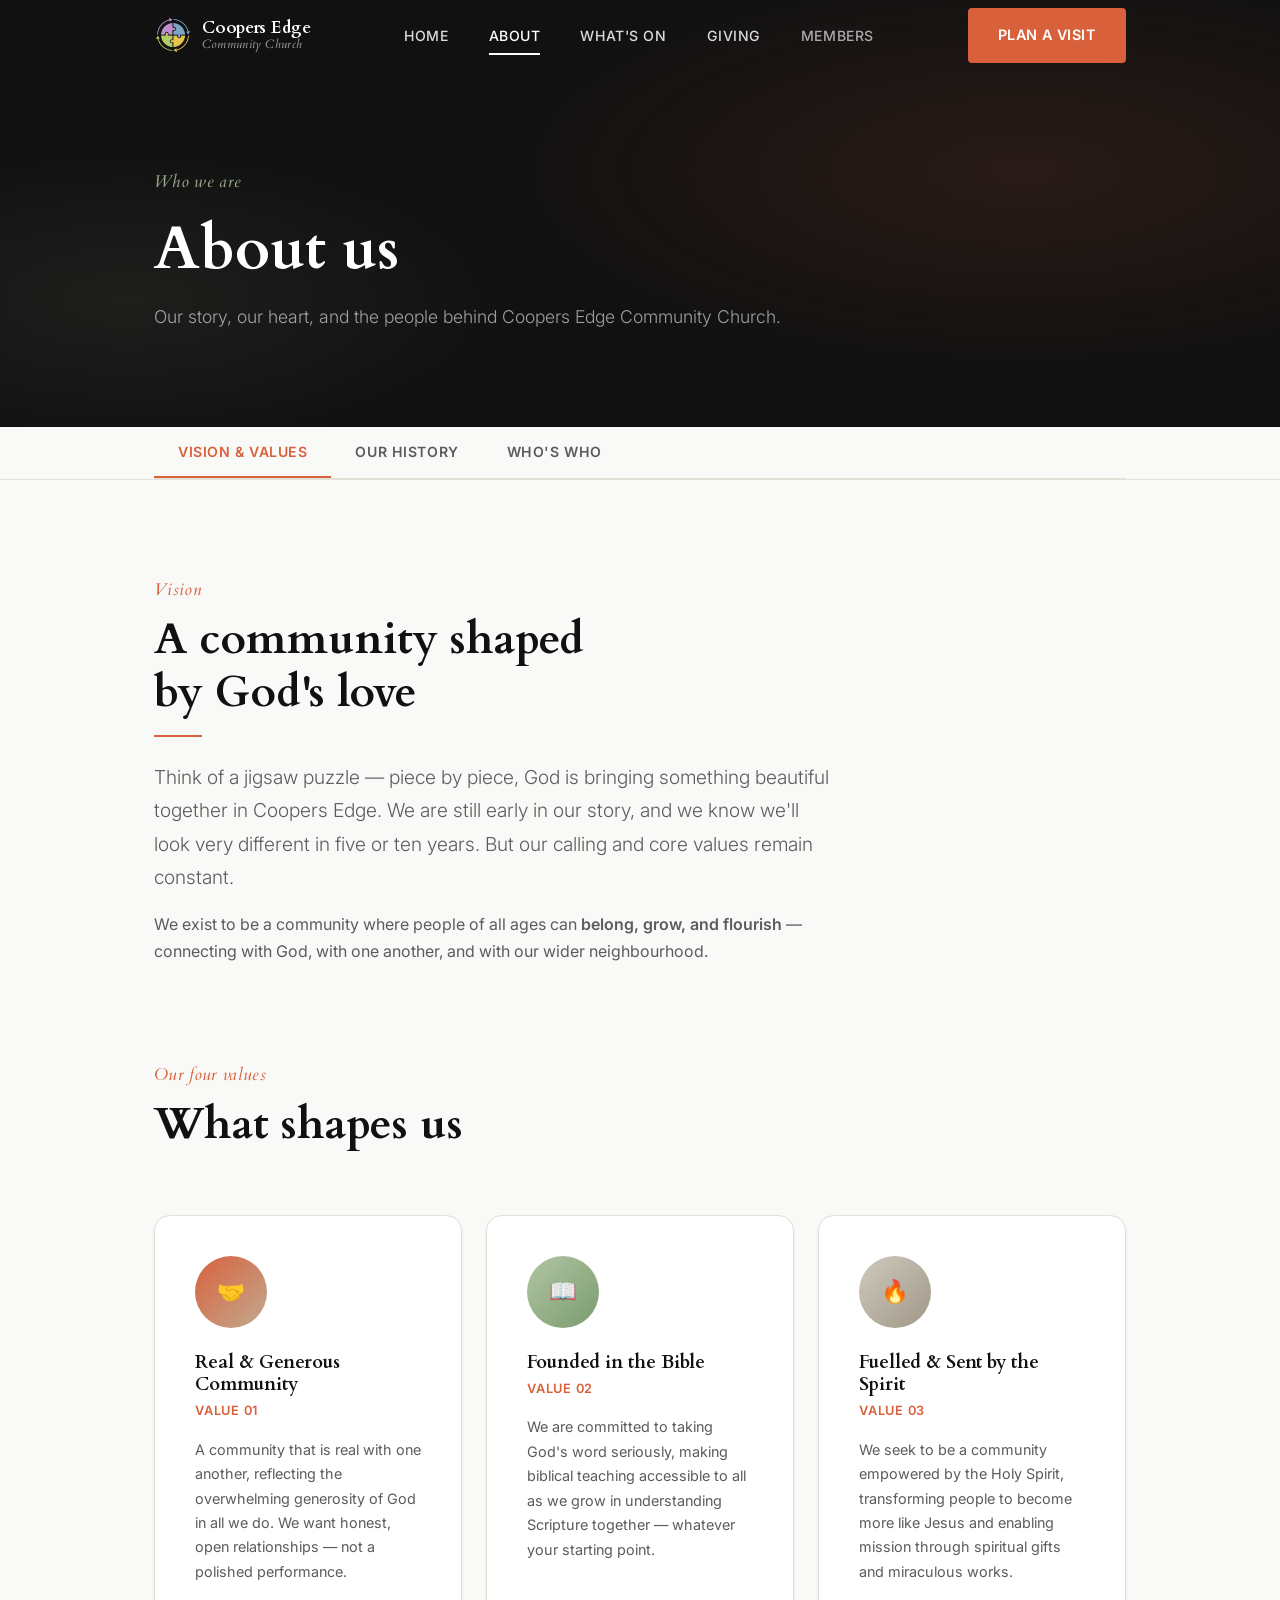
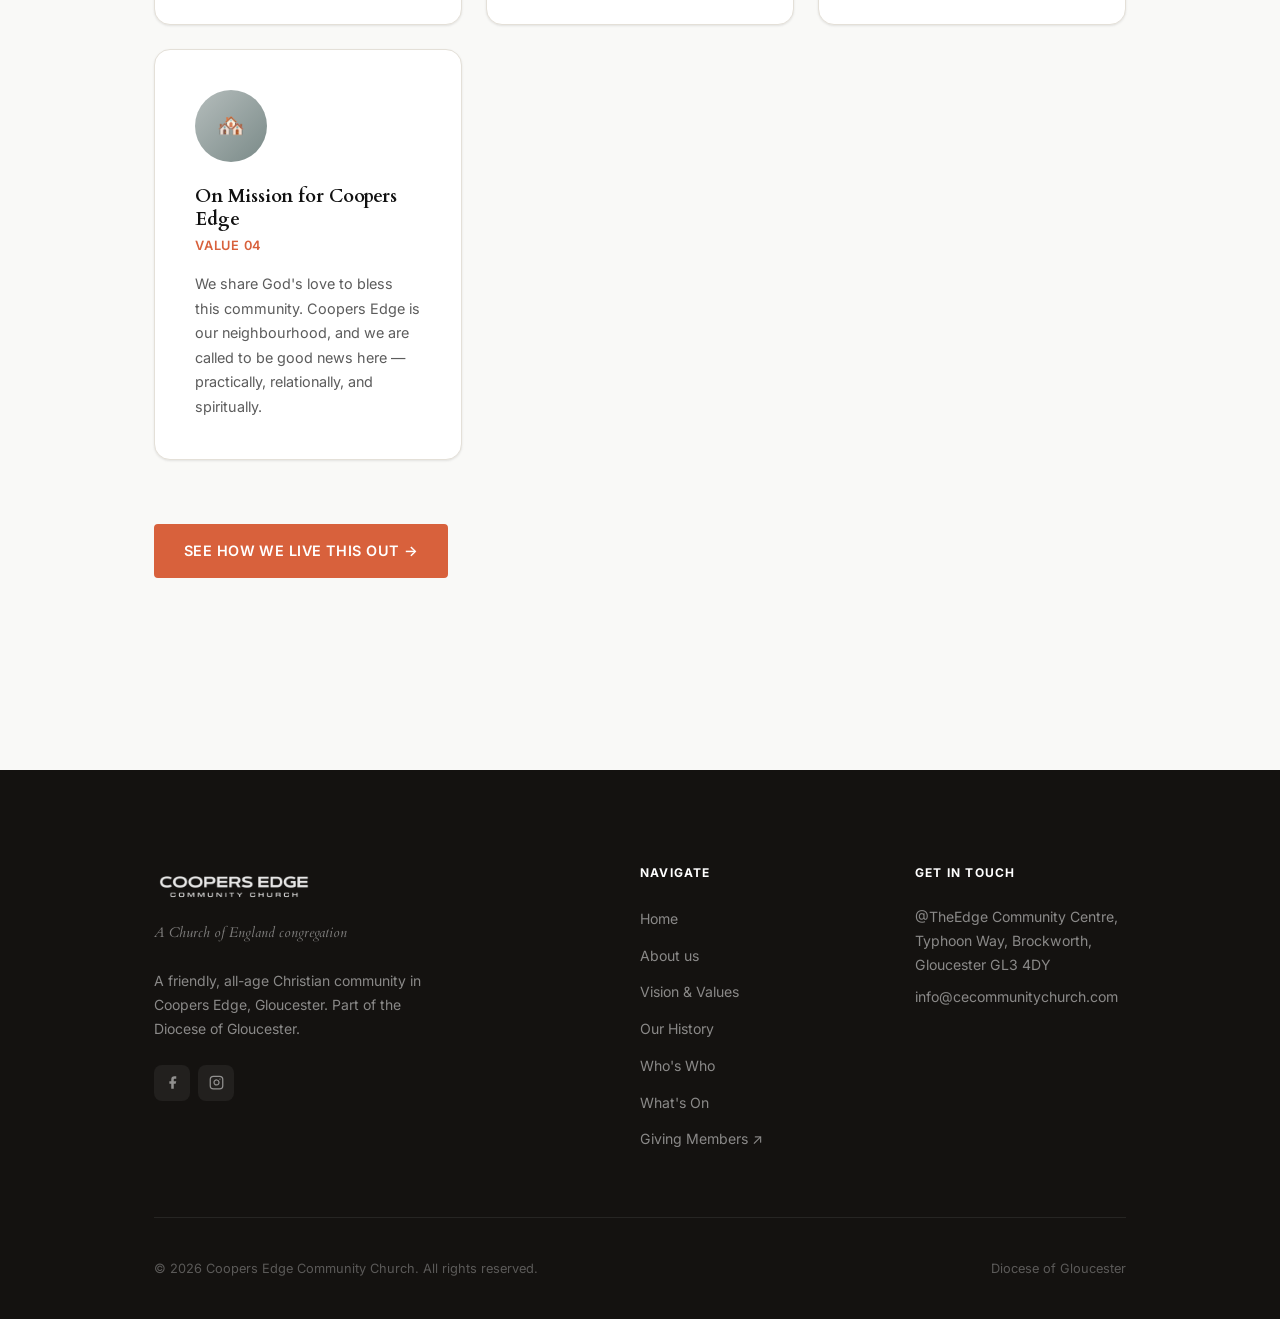
==== commit 524ca40a: "Add Church Cloud members portal link to nav and footer Added a Members link pointing to https://cecc" ====
--- a/about.html
+++ b/about.html
@@ -33,6 +33,7 @@
         <a href="about.html" class="nav-link">About</a>
         <a href="whats-on.html" class="nav-link">What's On</a>
         <a href="giving.html" class="nav-link">Giving</a>
+        <a href="https://cecc.churchcloud.online/login" class="nav-link nav-link-external" target="_blank" rel="noopener noreferrer">Members</a>
       </nav>
 
       <a href="whats-on.html" class="btn btn-primary nav-cta">Plan a visit</a>
@@ -57,6 +58,7 @@
     <a href="about.html">About</a>
     <a href="whats-on.html">What's On</a>
     <a href="giving.html">Giving</a>
+    <a href="https://cecc.churchcloud.online/login" target="_blank" rel="noopener noreferrer">Members ↗</a>
     <a href="whats-on.html">Plan a visit &rarr;</a>
   </div>
 
@@ -369,7 +371,8 @@
             <li><a href="about.html#history">Our History</a></li>
             <li><a href="about.html#whos-who">Who's Who</a></li>
             <li><a href="whats-on.html">What's On</a></li>
-            <li><a href="giving.html">Giving</a></li>
+            <li><a href="giving.html">Giving</a>
+    <a href="https://cecc.churchcloud.online/login" target="_blank" rel="noopener noreferrer">Members ↗</a></li>
           </ul>
         </div>
 
--- a/css/style.css
+++ b/css/style.css
@@ -397,6 +397,15 @@
   transform: scaleX(1);
 }
 
+/* ---- External nav link (Members) ---------------------- */
+.nav-link-external {
+  opacity: 0.75;
+}
+
+.nav-link-external:hover {
+  opacity: 1;
+}
+
 /* ---- Nav: unscrolled state (white text on dark hero) --- */
 .site-nav:not(.scrolled) .nav-logo-name {
   color: var(--col-white);
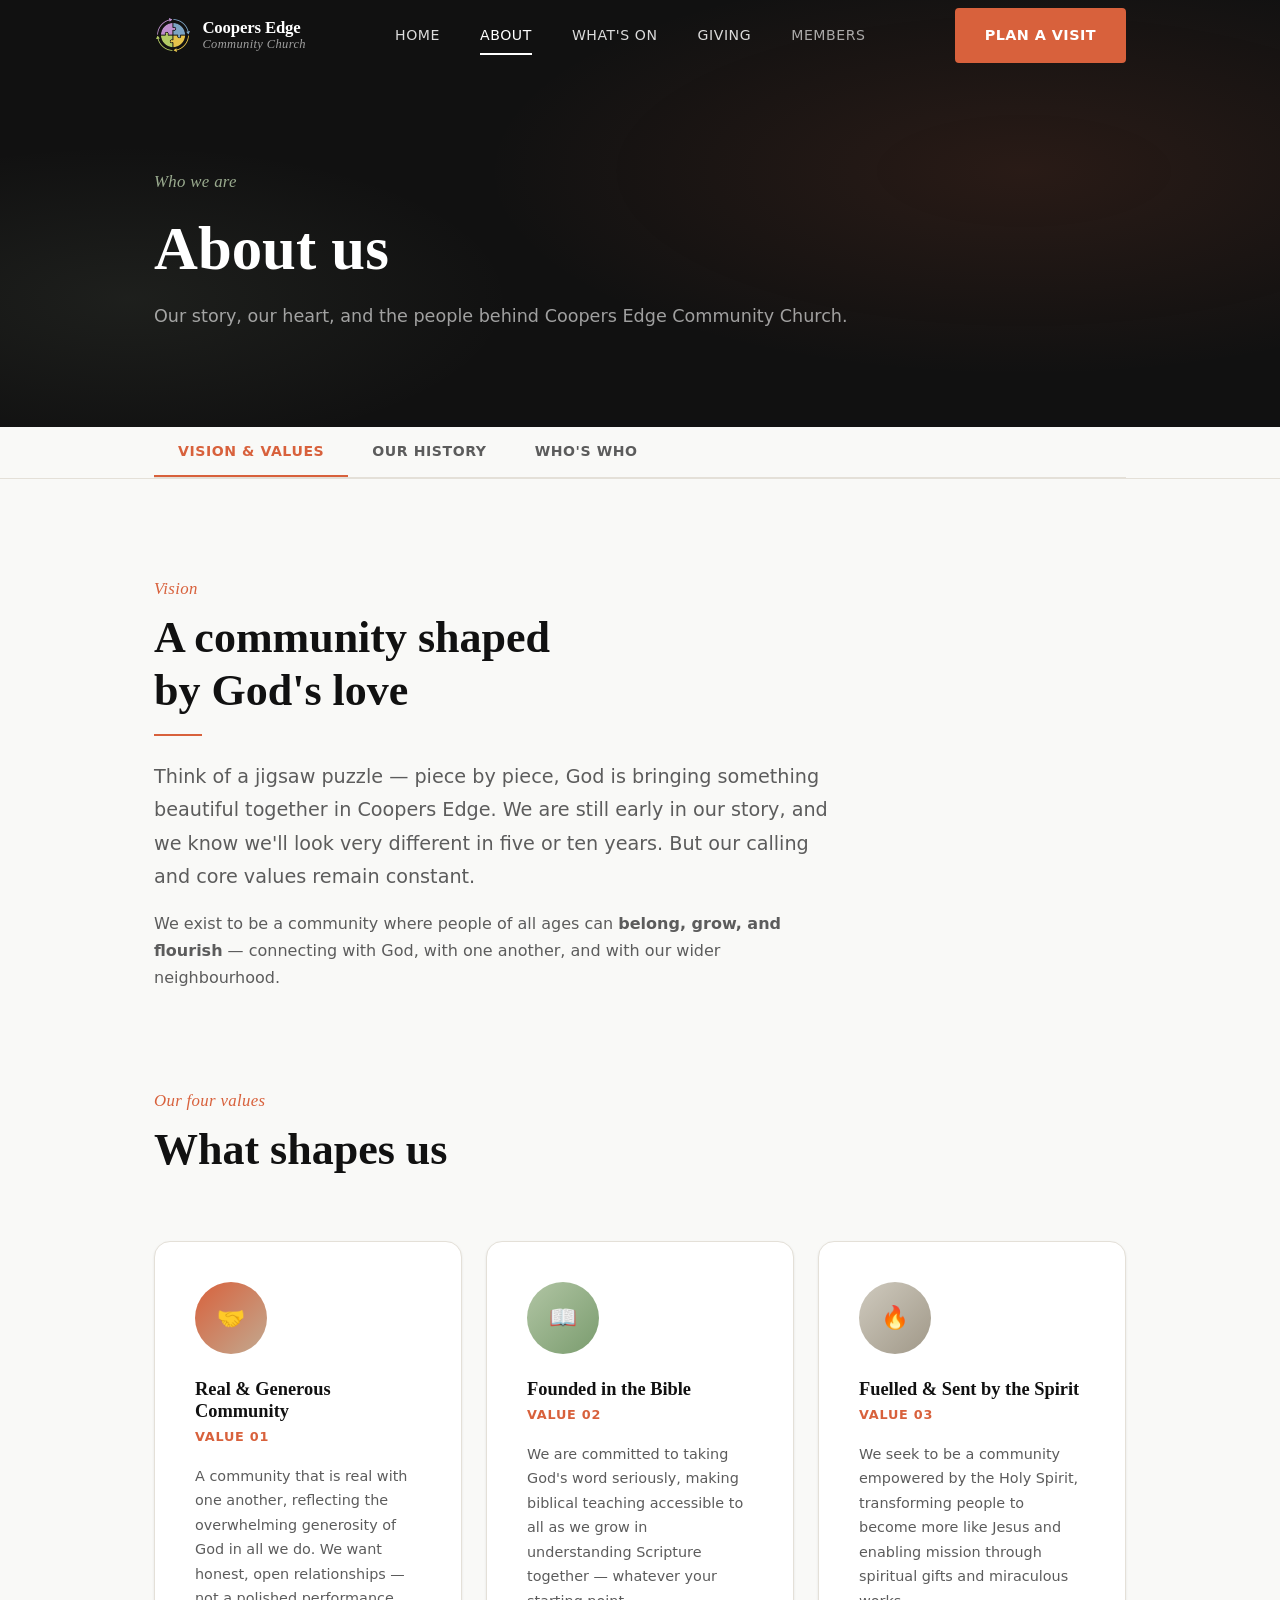
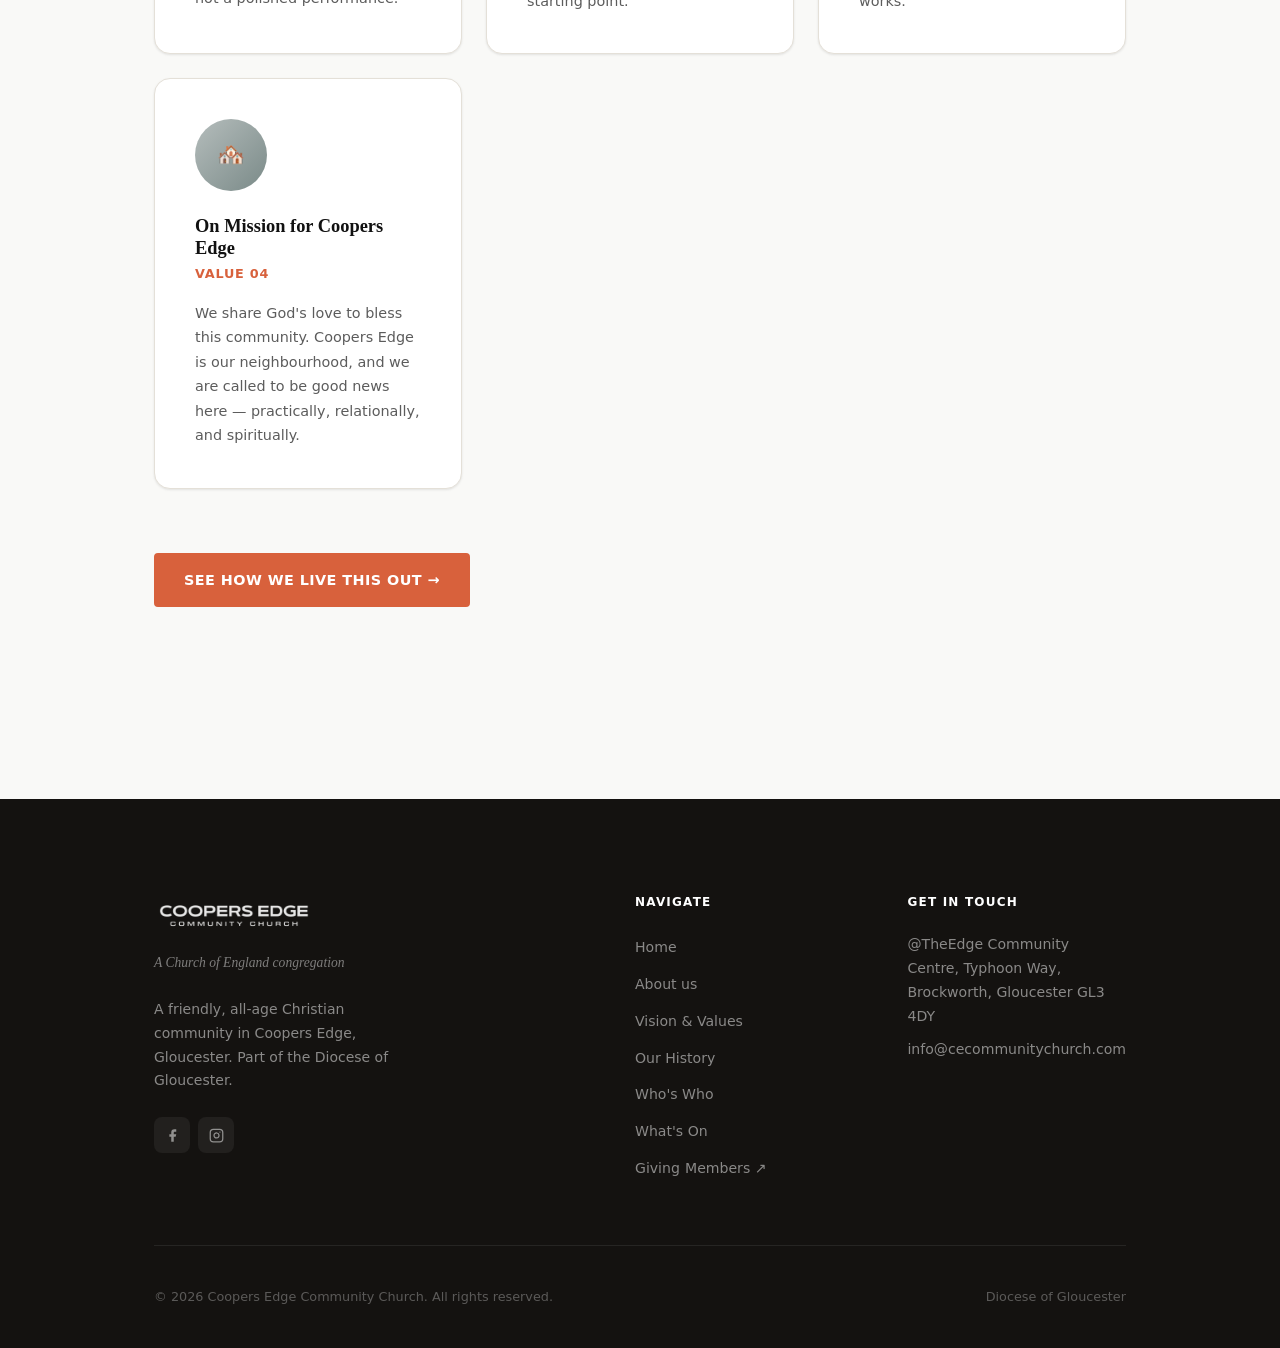
==== commit dd442ded: "Security hardening: CSP, referrer policy, remove inline scripts/handlers - Add Content-Security-Poli" ====
--- a/about.html
+++ b/about.html
@@ -6,6 +6,8 @@
   <meta name="viewport" content="width=device-width, initial-scale=1.0">
   <title>About — Coopers Edge Community Church</title>
   <meta name="description" content="Learn about Coopers Edge Community Church — our vision, values, history, and the people who make us who we are.">
+  <meta http-equiv="Content-Security-Policy" content="default-src 'none'; script-src 'self'; style-src 'self' 'unsafe-inline' https://fonts.googleapis.com; font-src https://fonts.gstatic.com; img-src 'self' data: https:; frame-src https://www.google.com; connect-src 'none'; base-uri 'self'; form-action 'none'; object-src 'none'">
+  <meta name="referrer" content="strict-origin-when-cross-origin">
   <link rel="preconnect" href="https://fonts.googleapis.com">
   <link rel="preconnect" href="https://fonts.gstatic.com" crossorigin>
   <link href="https://fonts.googleapis.com/css2?family=Cardo:ital,wght@0,400;0,700;1,400&family=Inter:wght@300;400;500;600;700&display=swap" rel="stylesheet">
@@ -258,8 +260,9 @@
                 <img src="images/leadership-banner.webp" alt="Simon" loading="lazy" style="object-position: 25% 25%;">
               </div>
               <h4>Simon</h4>
-              <div class="leader-role">Church Leader &amp; Curate</div>
-              <p>Simon is an ordained Church of England Curate and one of the founding leaders of Coopers Edge Community Church. He and his wife Jennifer relocated to Gloucestershire in 2018 with their young family to begin laying the groundwork for this congregation.</p>
+              <div class="leader-role">Church Leader &amp; Vicar</div>
+              <p>Simon is an ordained Church of England Vicar and one of the founding leaders of Coopers Edge Community
+                Church. He and his wife Jennifer relocated to Gloucestershire in 2018 with their young family to begin laying the groundwork for this congregation.</p>
             </div>
 
             <div class="leader-card reveal reveal-delay-1">
@@ -267,8 +270,9 @@
                 <img src="images/leadership-banner.webp" alt="Jennifer" loading="lazy" style="object-position: 72% 50%;">
               </div>
               <h4>Jennifer</h4>
-              <div class="leader-role">Church Leader &amp; Vicar in Training</div>
-              <p>Jennifer co-leads the church alongside Simon and is currently training to become a vicar. Together they share a deep love for Coopers Edge and a vision for what God is doing in this community.</p>
+              <div class="leader-role">Church Leader &amp; Curate</div>
+              <p>Jennifer co-leads the church alongside Simon and is currently a curate. Together they share a deep love
+                for Coopers Edge and a vision for what God is doing in this community.</p>
             </div>
 
             <div class="leader-card reveal reveal-delay-2">
@@ -391,8 +395,5 @@
   </footer>
 
   <script src="js/main.js"></script>
-  <script>
-    document.getElementById('footer-year').textContent = new Date().getFullYear();
-  </script>
 </body>
 </html>
--- a/css/style.css
+++ b/css/style.css
@@ -1786,3 +1786,9 @@
   white-space: nowrap;
   border: 0;
 }
+
+/* ---- Hover lift (replaces inline onmouseover/onmouseout) --- */
+.hover-lift:hover {
+  box-shadow: 0 8px 32px rgba(0,0,0,0.15) !important;
+  transform: translateY(-2px) !important;
+}
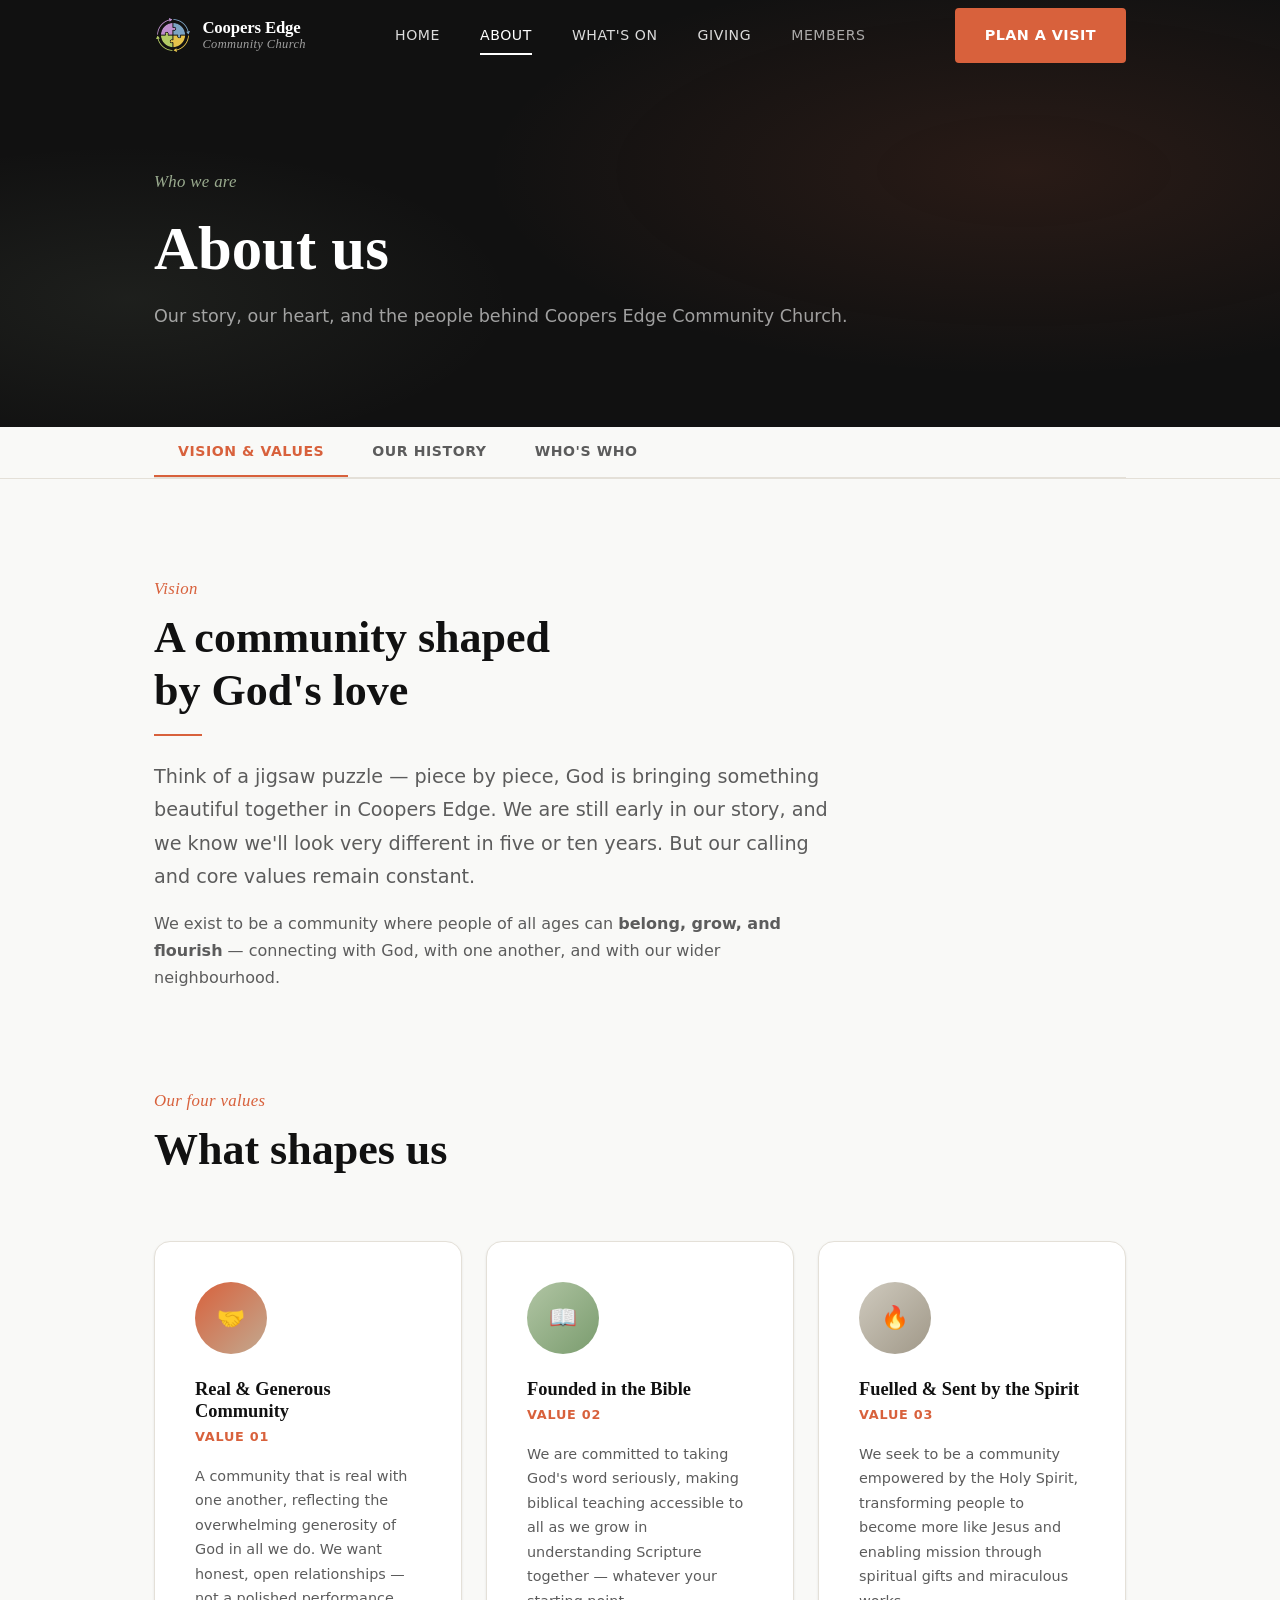
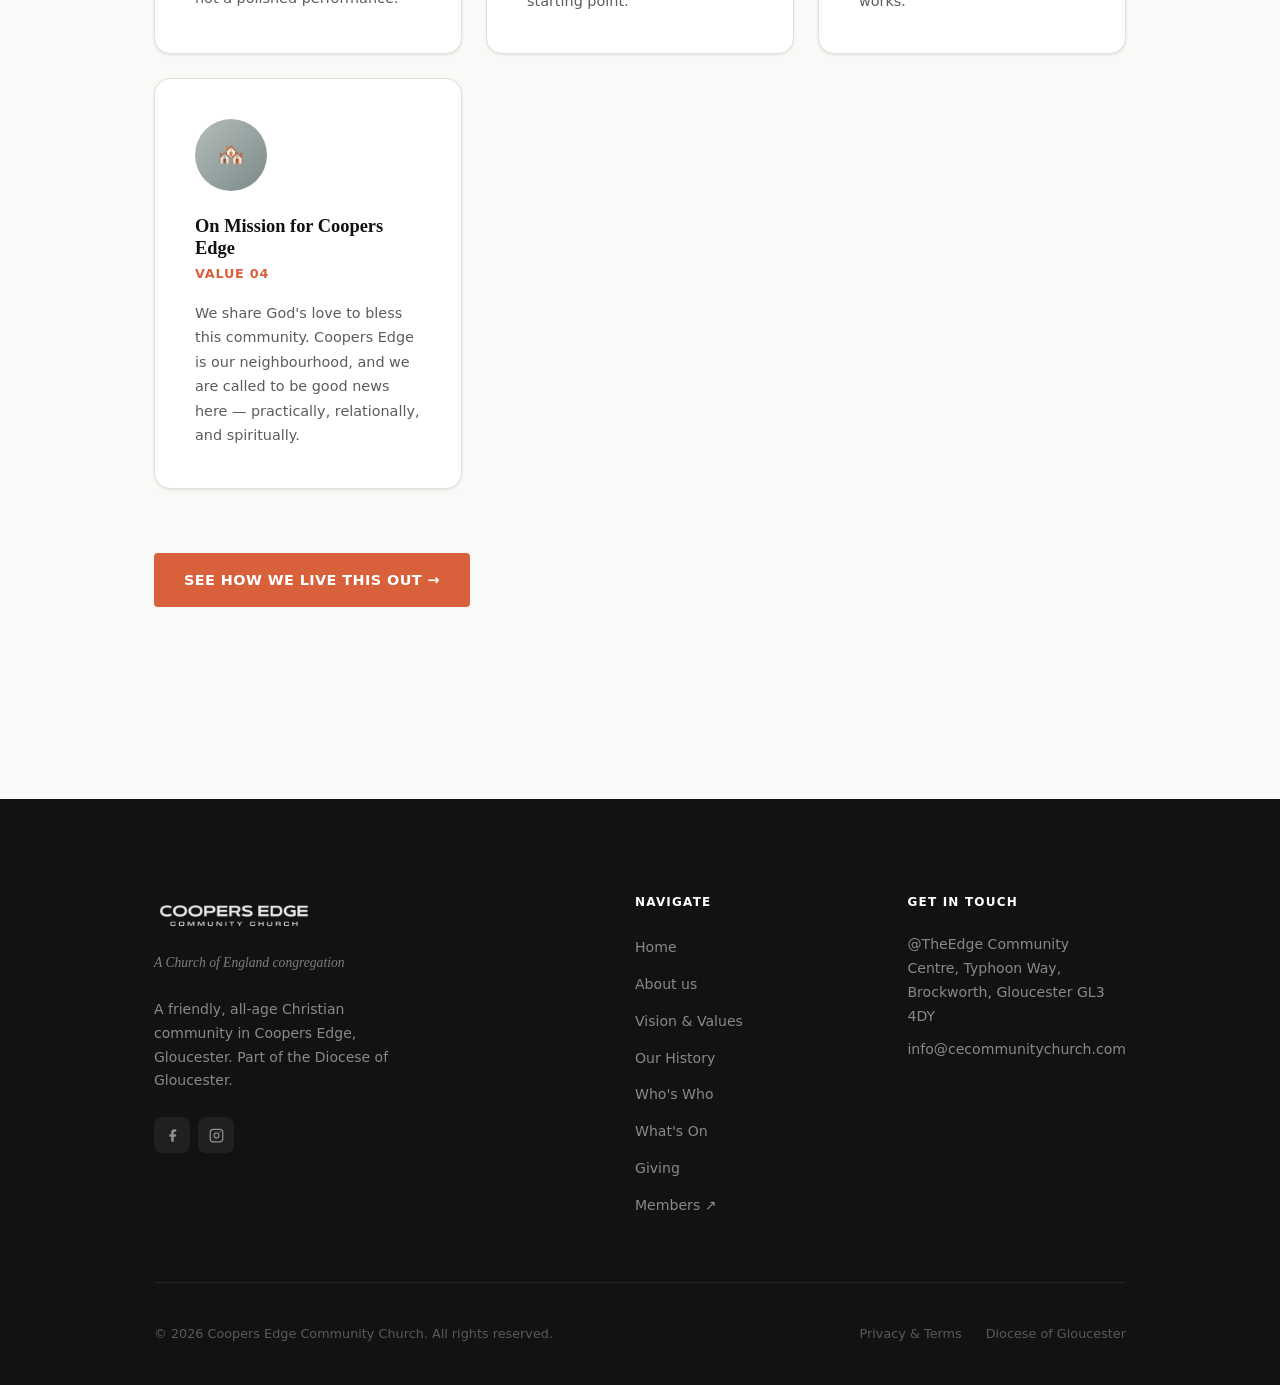
==== commit 4f86cf47: "Add Privacy & Terms page and fix footer nav list items - Add privacy.html with GDPR/data protection " ====
--- a/about.html
+++ b/about.html
@@ -375,8 +375,8 @@
             <li><a href="about.html#history">Our History</a></li>
             <li><a href="about.html#whos-who">Who's Who</a></li>
             <li><a href="whats-on.html">What's On</a></li>
-            <li><a href="giving.html">Giving</a>
-    <a href="https://cecc.churchcloud.online/login" target="_blank" rel="noopener noreferrer">Members ↗</a></li>
+            <li><a href="giving.html">Giving</a></li>
+            <li><a href="https://cecc.churchcloud.online/login" target="_blank" rel="noopener noreferrer">Members ↗</a></li>
           </ul>
         </div>
 
@@ -389,7 +389,10 @@
 
       <div class="footer-bottom">
         <p>&copy; <span id="footer-year"></span> Coopers Edge Community Church. All rights reserved.</p>
-        <a href="https://www.gloucester.anglican.org/" target="_blank" rel="noopener noreferrer">Diocese of Gloucester</a>
+        <div style="display:flex; gap: 1.5rem;">
+          <a href="privacy.html">Privacy &amp; Terms</a>
+          <a href="https://www.gloucester.anglican.org/" target="_blank" rel="noopener noreferrer">Diocese of Gloucester</a>
+        </div>
       </div>
     </div>
   </footer>
